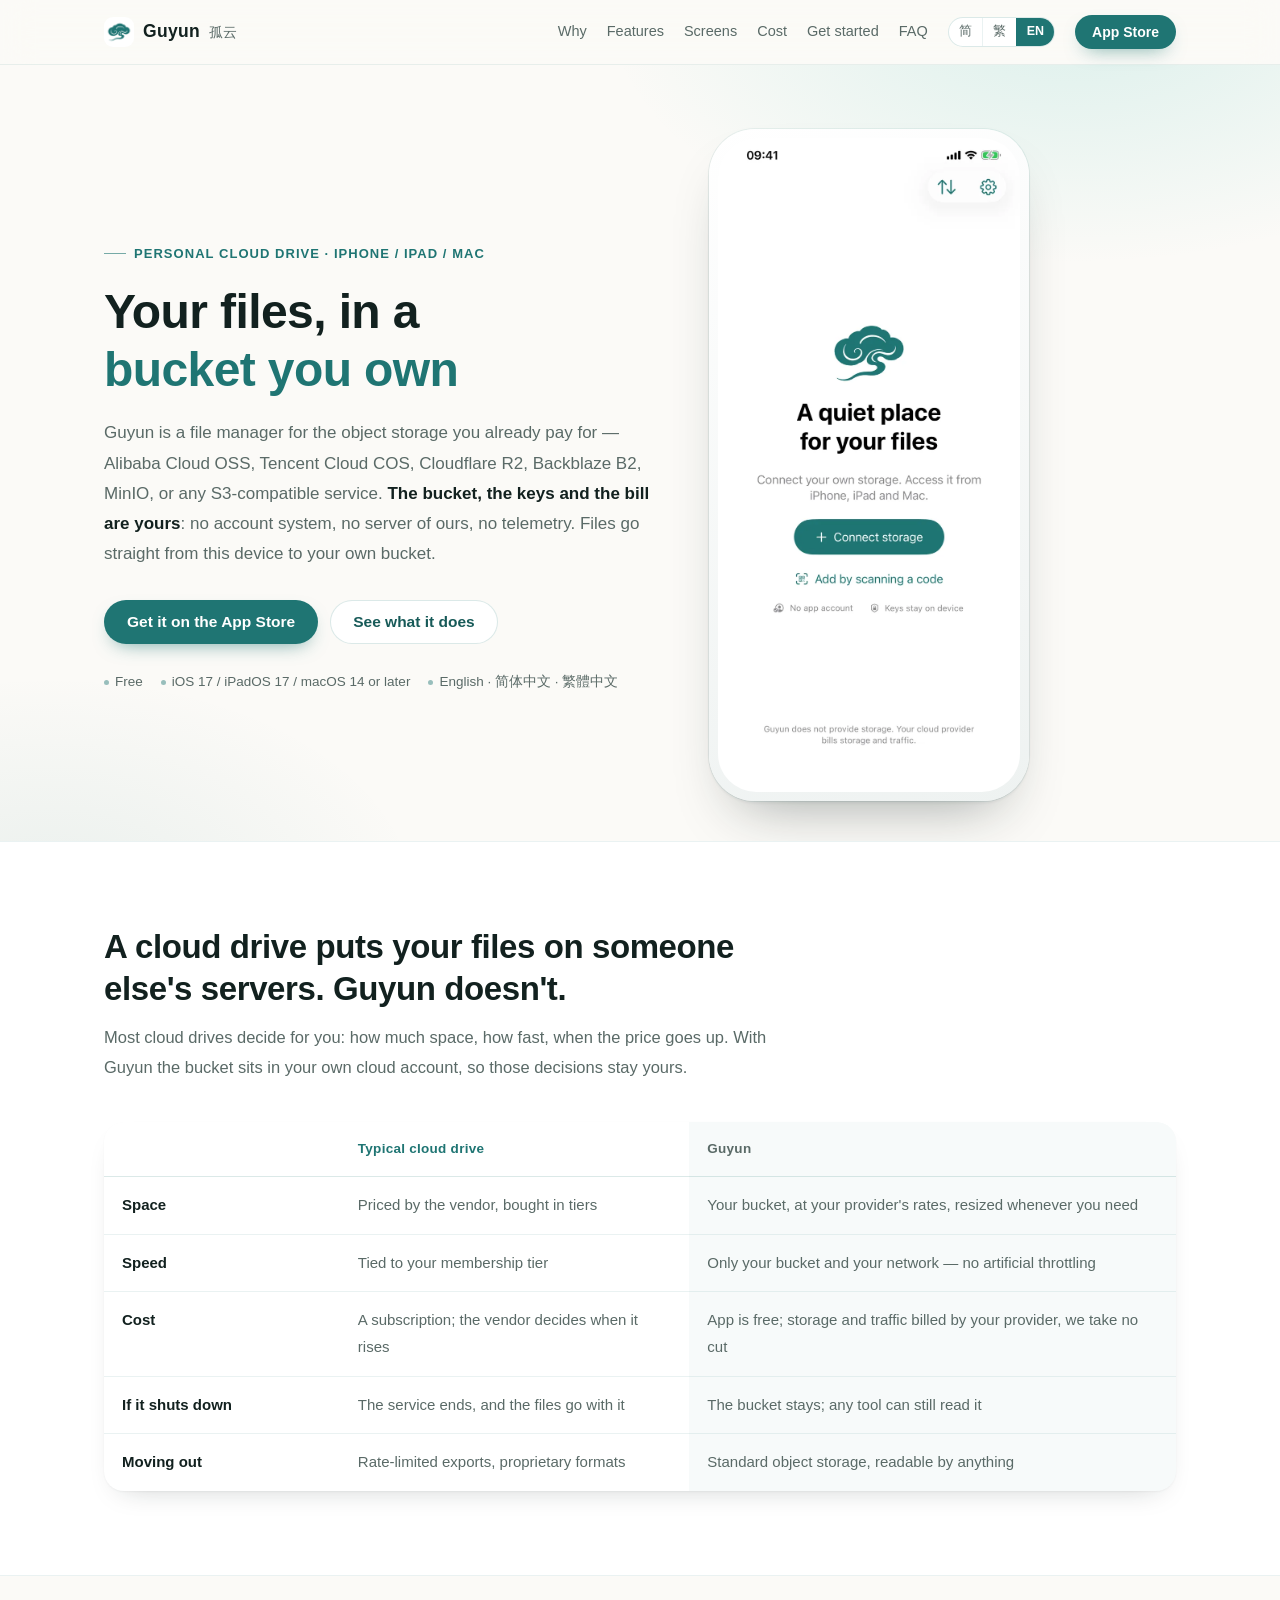
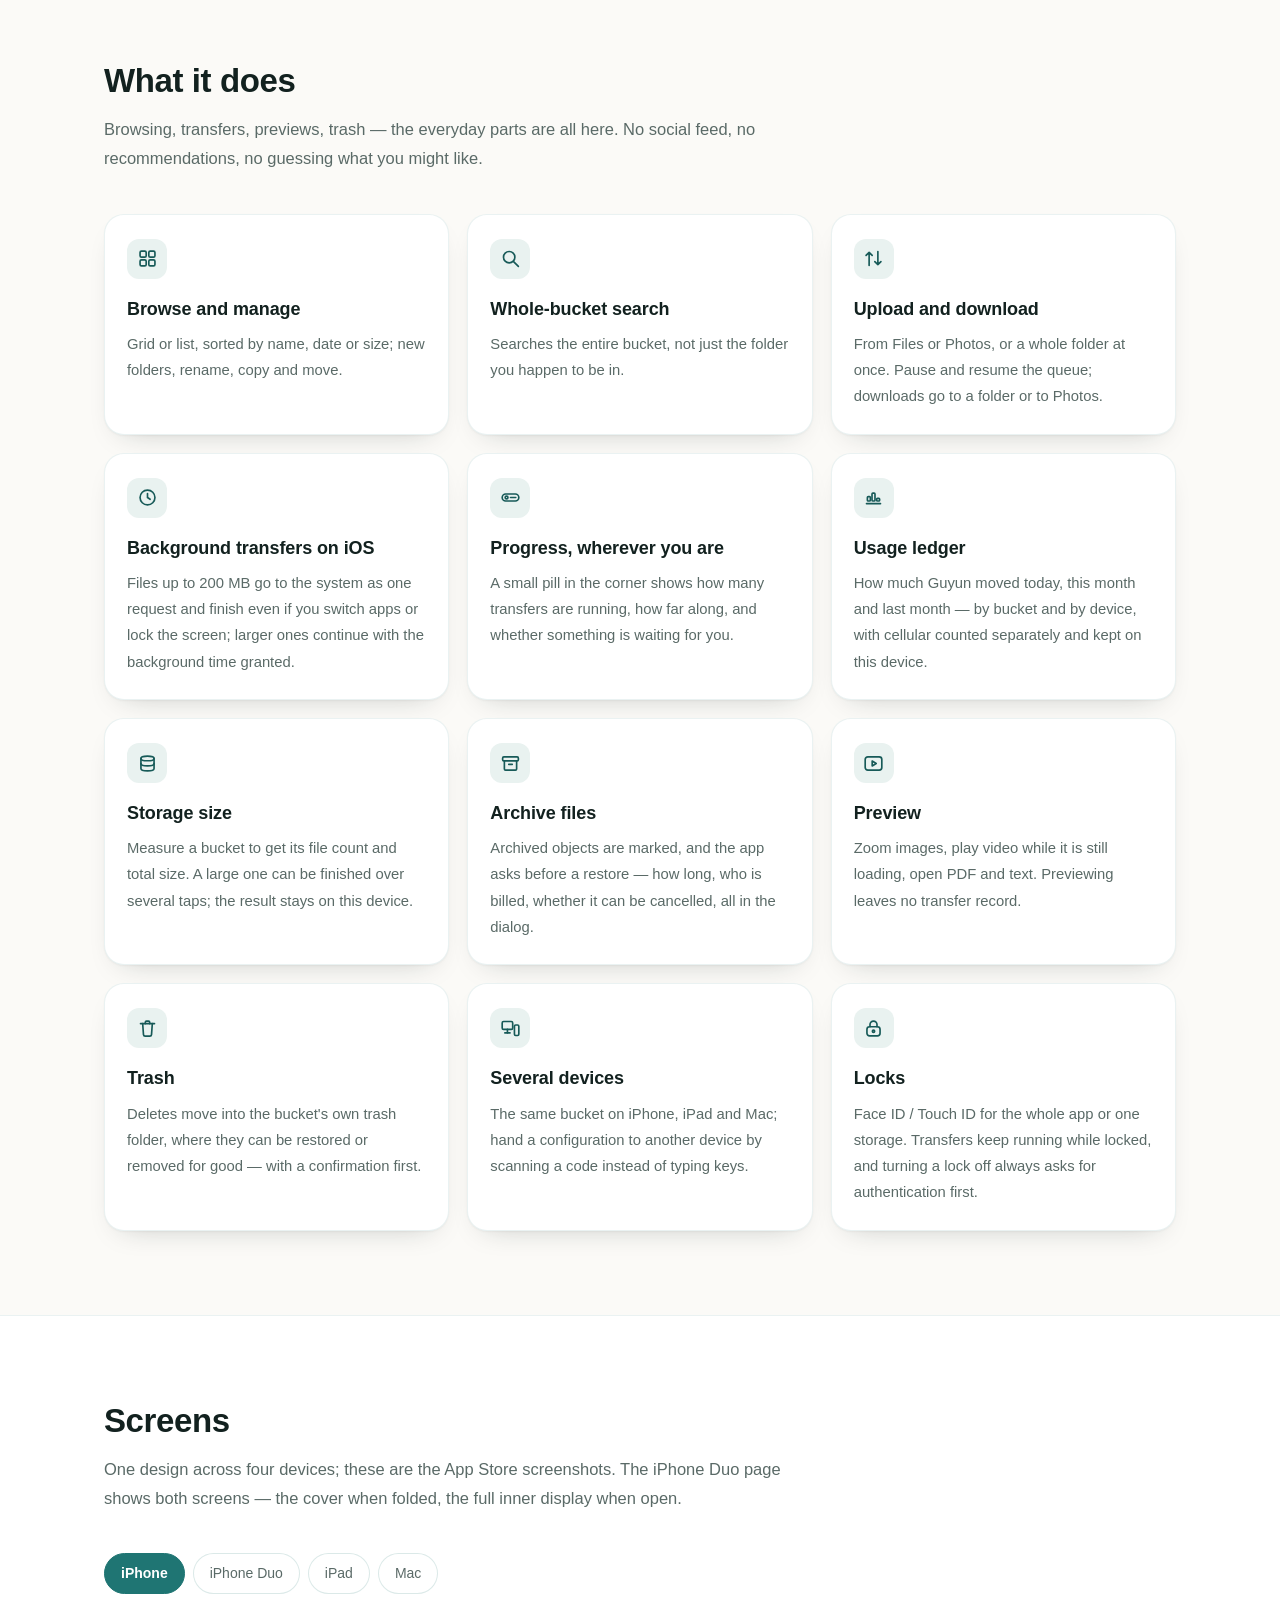
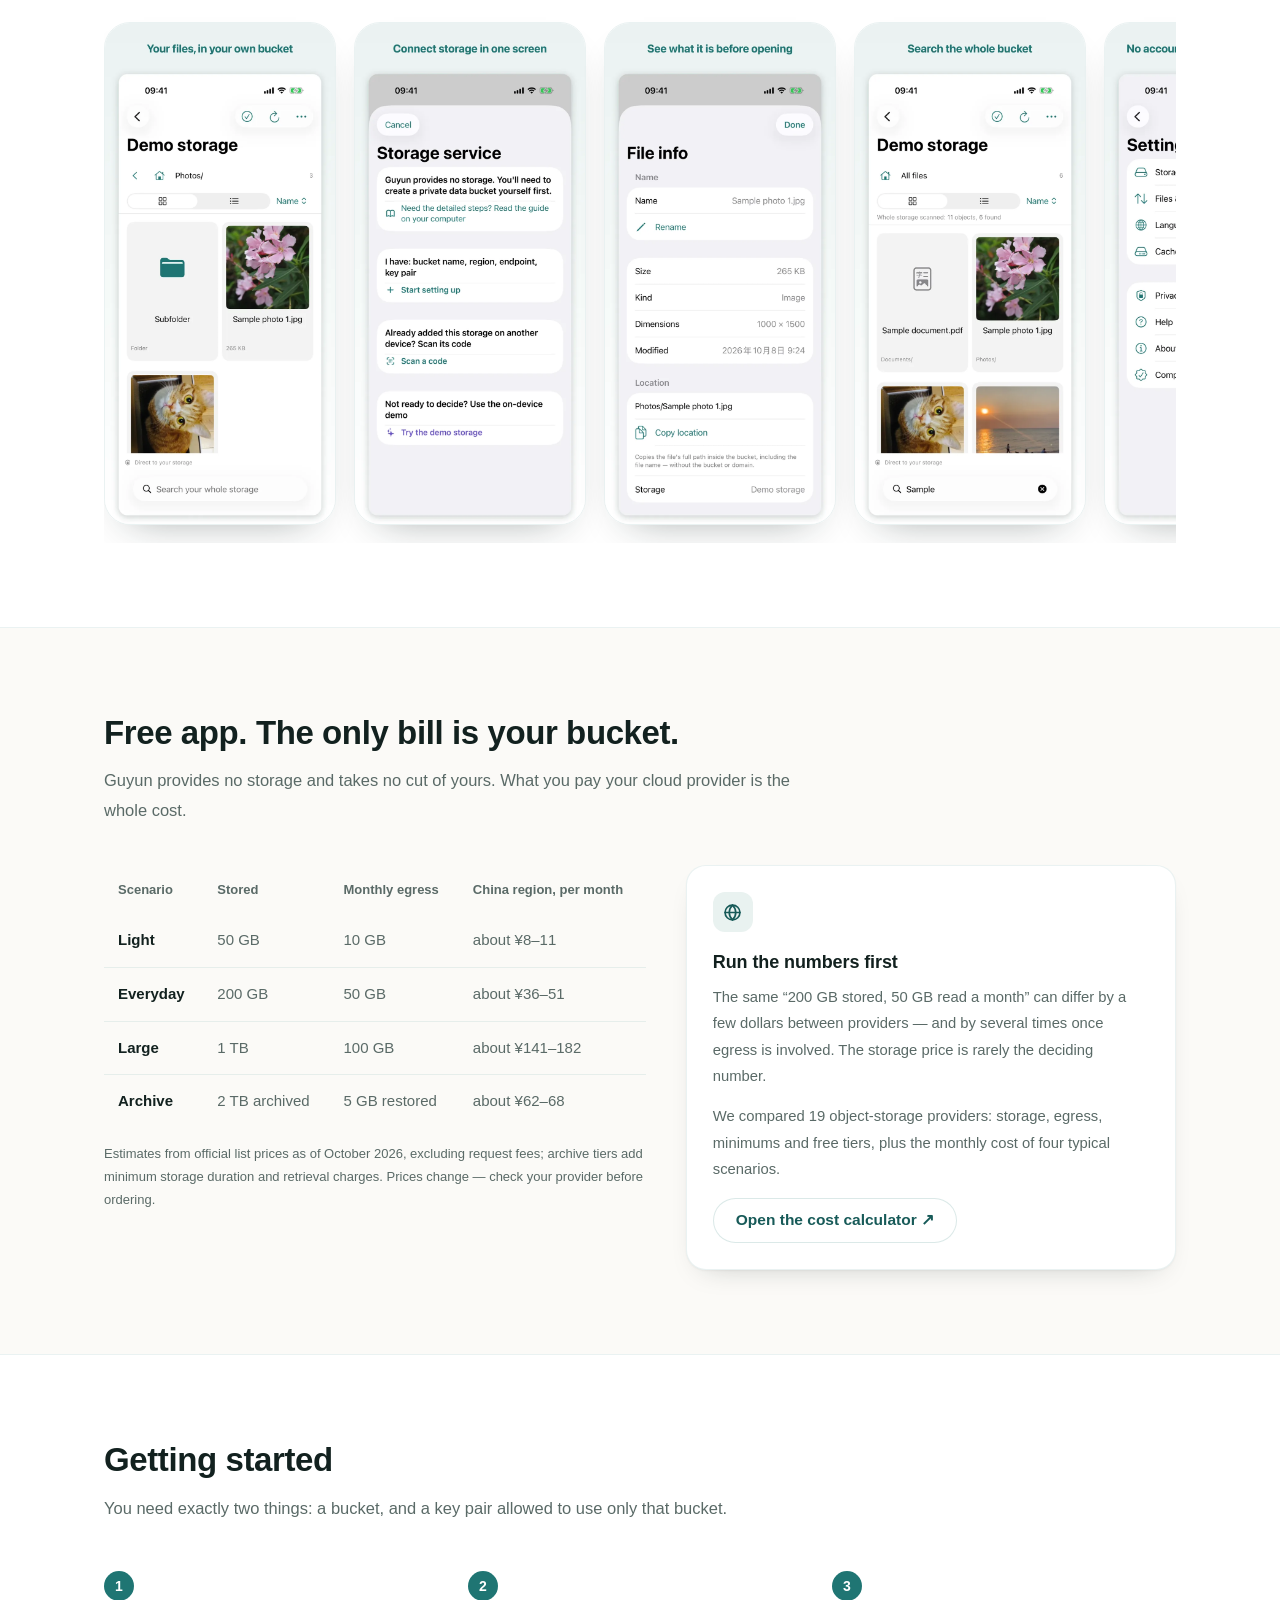
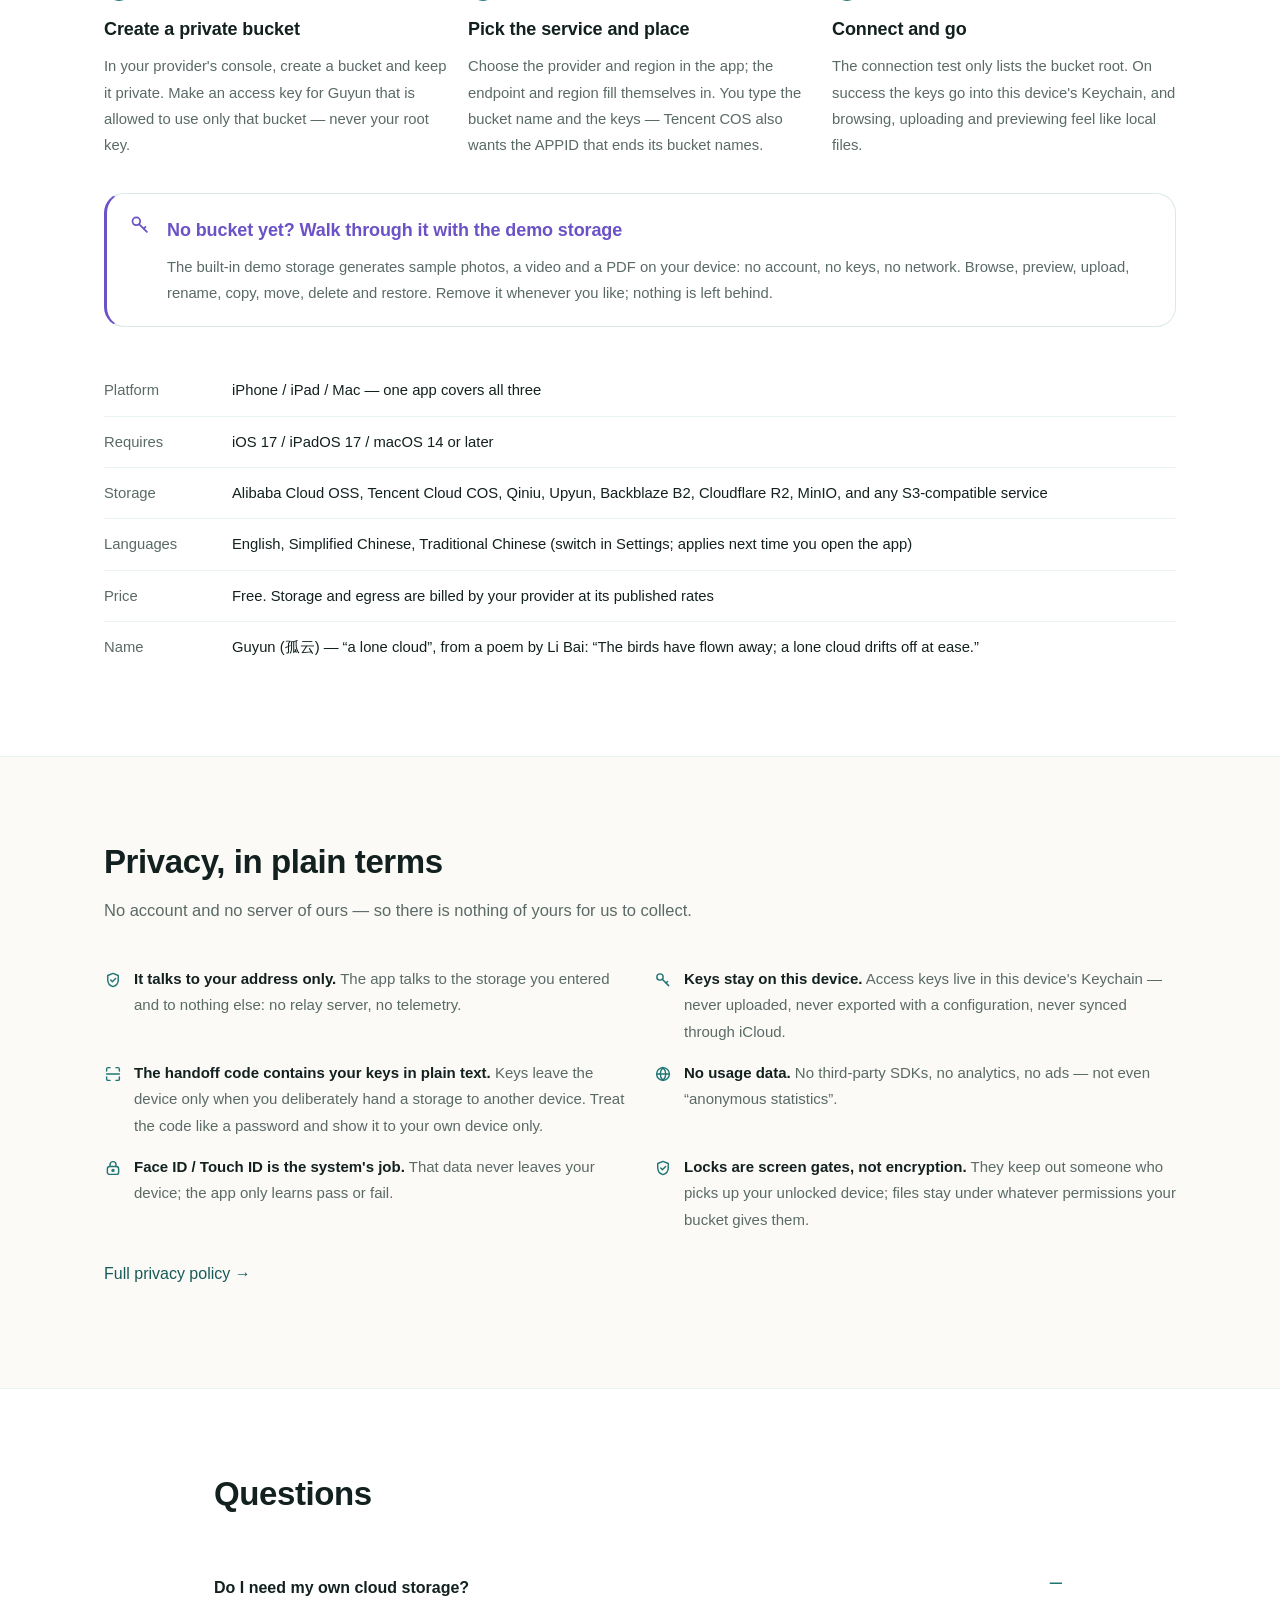
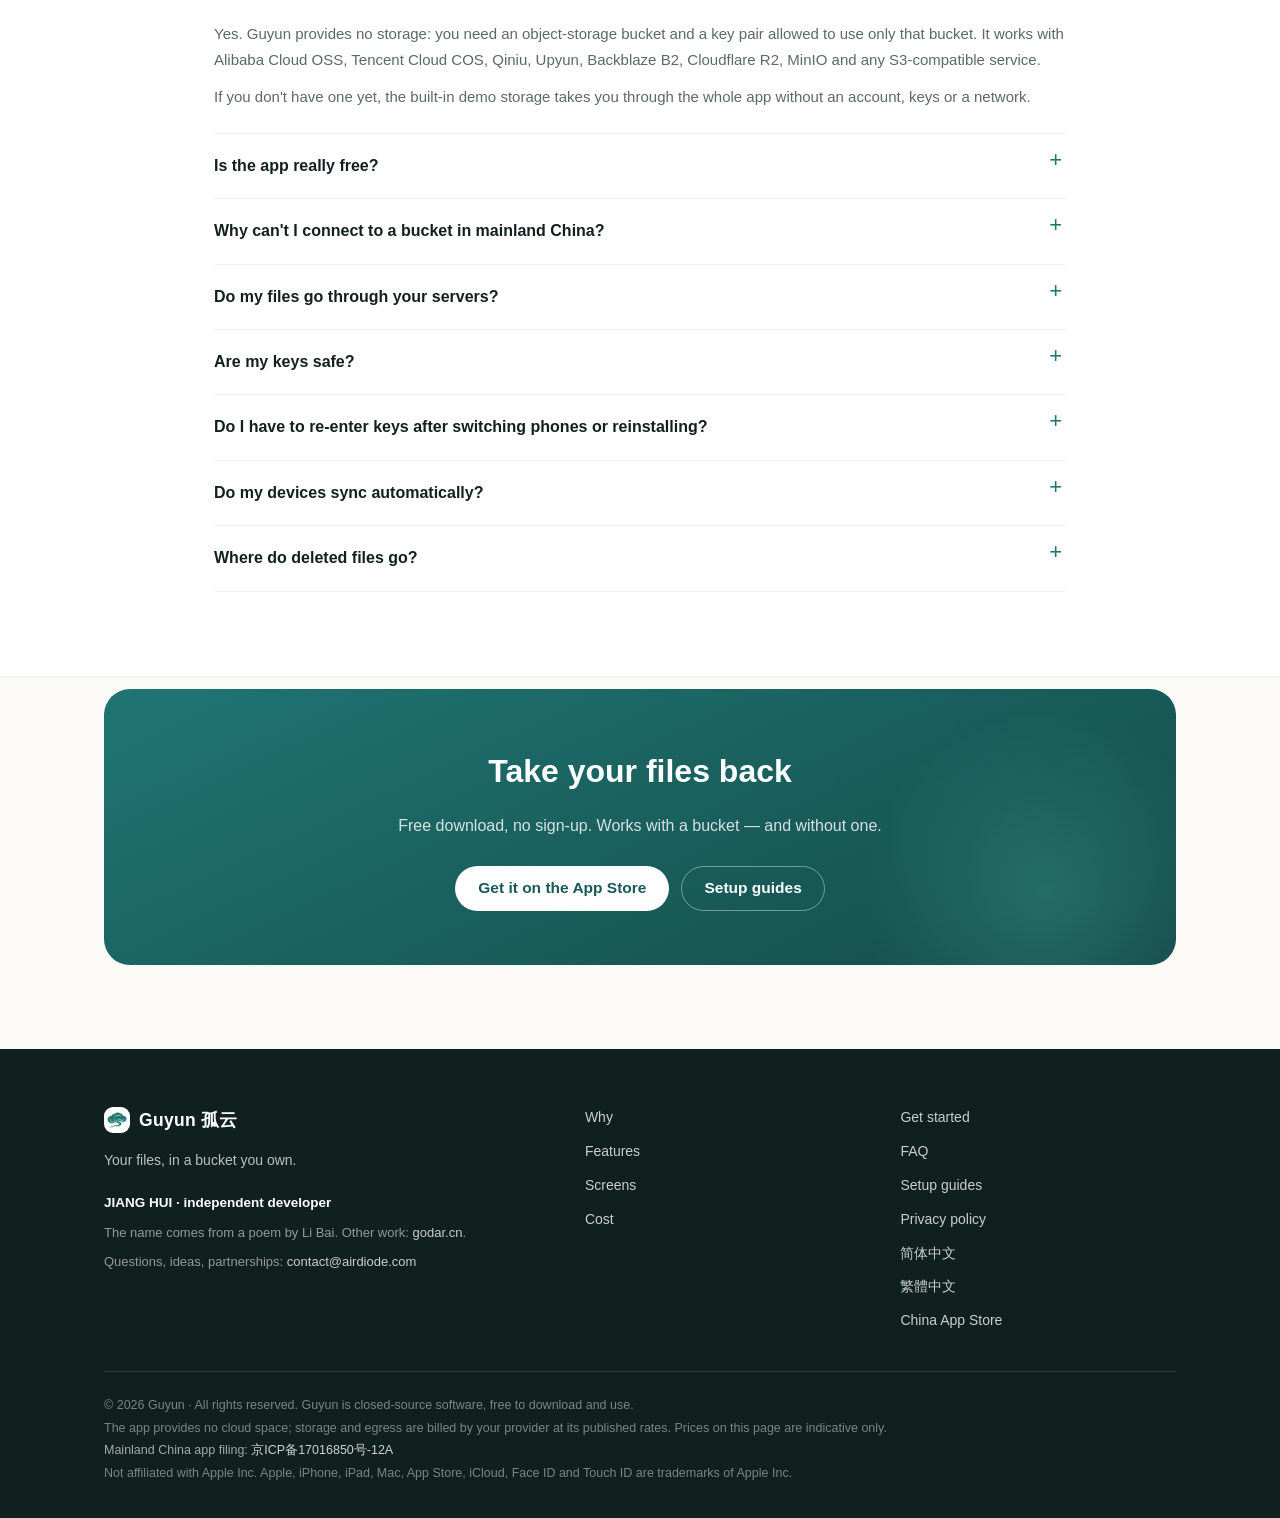
==== en/index.html @ 4912ea35 "site: 孤云官网（从 2026-11-02 的线上镜像恢复） - 中 / 繁 / 英三页 + 截图资源，原样恢复 - 把绝对地址从 jianghui1974.github.io 改到 airdio" ====
<!DOCTYPE html>
<html lang="en">
<head>
<meta charset="utf-8">
<meta name="viewport" content="width=device-width, initial-scale=1">
<title>Guyun — Your files, in a bucket you own</title>
<meta name="description" content="Guyun is a file manager for the object storage you already own: Alibaba Cloud OSS, Tencent Cloud COS, Cloudflare R2, Backblaze B2, MinIO, or any S3-compatible service. No account, no server of ours, no telemetry — keys stay on your device. Free on iPhone, iPad and Mac.">
<meta name="theme-color" content="#fbfaf7">
<link rel="icon" href="../assets/favicon.png">
<link rel="apple-touch-icon" href="../assets/app-icon-180.png">
<link rel="stylesheet" href="../styles.css">
<link rel="alternate" hreflang="zh-Hans" href="https://airdiode.github.io/Guyun/">
<link rel="alternate" hreflang="zh-Hant" href="https://airdiode.github.io/Guyun/tw/">
<link rel="alternate" hreflang="en" href="https://airdiode.github.io/Guyun/en/">
<meta property="og:type" content="website">
<meta property="og:title" content="Guyun — Your files, in a bucket you own">
<meta property="og:description" content="A file manager for object storage you own. No account, no server of ours, no telemetry. Free on iPhone, iPad and Mac.">
<meta property="og:image" content="https://airdiode.github.io/Guyun/assets/og-en.png">
<meta property="og:url" content="https://airdiode.github.io/Guyun/en/">
<meta name="twitter:card" content="summary_large_image">
</head>
<body>

<svg xmlns="http://www.w3.org/2000/svg" style="display:none" aria-hidden="true">
  <symbol id="i-grid" viewBox="0 0 24 24" fill="none" stroke="currentColor" stroke-width="1.9" stroke-linejoin="round"><rect x="3.5" y="3.5" width="7" height="7" rx="1.6"/><rect x="13.5" y="3.5" width="7" height="7" rx="1.6"/><rect x="3.5" y="13.5" width="7" height="7" rx="1.6"/><rect x="13.5" y="13.5" width="7" height="7" rx="1.6"/></symbol>
  <symbol id="i-search" viewBox="0 0 24 24" fill="none" stroke="currentColor" stroke-width="1.9" stroke-linecap="round"><circle cx="10.5" cy="10.5" r="6.5"/><path d="M15.5 15.5 21 21"/></symbol>
  <symbol id="i-transfer" viewBox="0 0 24 24" fill="none" stroke="currentColor" stroke-width="1.9" stroke-linecap="round" stroke-linejoin="round"><path d="M7 20V5m0 0L3.5 8.5M7 5l3.5 3.5"/><path d="M17 4v15m0 0 3.5-3.5M17 19l-3.5-3.5"/></symbol>
  <symbol id="i-clock" viewBox="0 0 24 24" fill="none" stroke="currentColor" stroke-width="1.9" stroke-linecap="round"><circle cx="12" cy="12" r="8.5"/><path d="M12 7.5V12l3 2"/></symbol>
  <symbol id="i-pill" viewBox="0 0 24 24" fill="none" stroke="currentColor" stroke-width="1.9" stroke-linecap="round"><rect x="2.5" y="8" width="19" height="8" rx="4"/><circle cx="7.5" cy="12" r="1.6"/><path d="M12 12h6"/></symbol>
  <symbol id="i-ledger" viewBox="0 0 24 24" fill="none" stroke="currentColor" stroke-width="1.9" stroke-linecap="round"><path d="M4 19h16"/><rect x="5" y="11" width="3.4" height="5" rx="1"/><rect x="10.3" y="7" width="3.4" height="9" rx="1"/><rect x="15.6" y="13" width="3.4" height="3" rx="1"/></symbol>
  <symbol id="i-bucket" viewBox="0 0 24 24" fill="none" stroke="currentColor" stroke-width="1.9" stroke-linecap="round"><ellipse cx="12" cy="6.2" rx="7.5" ry="2.7"/><path d="M4.5 6.2v11.6c0 1.5 3.4 2.7 7.5 2.7s7.5-1.2 7.5-2.7V6.2"/><path d="M4.5 12c0 1.5 3.4 2.7 7.5 2.7s7.5-1.2 7.5-2.7"/></symbol>
  <symbol id="i-archive" viewBox="0 0 24 24" fill="none" stroke="currentColor" stroke-width="1.9" stroke-linecap="round" stroke-linejoin="round"><rect x="3" y="4.5" width="18" height="4.5" rx="1.4"/><path d="M5 9v9.2c0 .7.6 1.3 1.3 1.3h11.4c.7 0 1.3-.6 1.3-1.3V9"/><path d="M10 13h4"/></symbol>
  <symbol id="i-play" viewBox="0 0 24 24" fill="none" stroke="currentColor" stroke-width="1.9" stroke-linejoin="round"><rect x="2.5" y="4.5" width="19" height="15" rx="3"/><path d="M10.5 9.2v5.6l4.6-2.8z"/></symbol>
  <symbol id="i-trash" viewBox="0 0 24 24" fill="none" stroke="currentColor" stroke-width="1.9" stroke-linecap="round"><path d="M4 6.5h16"/><path d="M9.5 6.5V4.8c0-.7.6-1.3 1.3-1.3h2.4c.7 0 1.3.6 1.3 1.3v1.7"/><path d="M6.5 6.5 7.4 19c.1 1 .9 1.7 1.9 1.7h5.4c1 0 1.8-.7 1.9-1.7l.9-12.5"/></symbol>
  <symbol id="i-devices" viewBox="0 0 24 24" fill="none" stroke="currentColor" stroke-width="1.9" stroke-linecap="round" stroke-linejoin="round"><rect x="2.5" y="4" width="12" height="9" rx="1.6"/><path d="M5.5 17h6"/><path d="M8.5 13v4"/><rect x="16.5" y="8" width="5" height="12" rx="1.4"/></symbol>
  <symbol id="i-lock" viewBox="0 0 24 24" fill="none" stroke="currentColor" stroke-width="1.9" stroke-linecap="round"><rect x="4.5" y="10" width="15" height="10.5" rx="3"/><path d="M8 10V7.5a4 4 0 0 1 8 0V10"/><circle cx="12" cy="15.2" r="1.3"/></symbol>
  <symbol id="i-scan" viewBox="0 0 24 24" fill="none" stroke="currentColor" stroke-width="1.9" stroke-linecap="round" stroke-linejoin="round"><path d="M3.5 8V5.5c0-1.1.9-2 2-2H8"/><path d="M16 3.5h2.5c1.1 0 2 .9 2 2V8"/><path d="M20.5 16v2.5c0 1.1-.9 2-2 2H16"/><path d="M8 20.5H5.5c-1.1 0-2-.9-2-2V16"/><path d="M3.5 12h17"/></symbol>
  <symbol id="i-shield" viewBox="0 0 24 24" fill="none" stroke="currentColor" stroke-width="1.9" stroke-linecap="round" stroke-linejoin="round"><path d="M12 3.2 5 6v6c0 4.2 2.9 7.5 7 8.8 4.1-1.3 7-4.6 7-8.8V6z"/><path d="m9 12 2.2 2.2L15.5 10"/></symbol>
  <symbol id="i-key" viewBox="0 0 24 24" fill="none" stroke="currentColor" stroke-width="1.9" stroke-linecap="round"><circle cx="8" cy="8" r="4.2"/><path d="m11 11 8.5 8.5"/><path d="m16 16 2-2"/></symbol>
  <symbol id="i-globe" viewBox="0 0 24 24" fill="none" stroke="currentColor" stroke-width="1.9" stroke-linecap="round"><circle cx="12" cy="12" r="8.5"/><path d="M3.5 12h17"/><path d="M12 3.5c2.4 2.3 3.7 5.3 3.7 8.5s-1.3 6.2-3.7 8.5c-2.4-2.3-3.7-5.3-3.7-8.5S9.6 5.8 12 3.5z"/></symbol>
</svg>

<a class="skip" href="#main">Skip to content</a>

<header class="site-header">
  <div class="wrap">
    <a class="brand" href="./">
      <img src="../assets/app-icon.png" alt="Guyun app icon">
      Guyun <span style="font-weight:500;color:var(--muted);font-size:14px;letter-spacing:0">孤云</span>
    </a>
    <nav>
      <a href="#why">Why</a>
      <a href="#features">Features</a>
      <a href="#shots">Screens</a>
      <a href="#cost">Cost</a>
      <a href="#start">Get started</a>
      <a href="#faq">FAQ</a>
      <span class="langs" role="group" aria-label="语言">
        <a href="../" hreflang="zh-Hans">简</a>
        <a href="../tw/" hreflang="zh-Hant">繁</a>
        <a href="./" hreflang="en" aria-current="page">EN</a>
      </span>
      <a class="btn btn-primary nav-cta" href="https://apps.apple.com/us/app/id6809848348" style="padding:8px 16px;font-size:14px">App Store</a>
    </nav>
  </div>
</header>

<main id="main">

<div class="hero">
  <div class="wrap hero-grid">
    <div>
      <p class="eyebrow">Personal cloud drive · iPhone / iPad / Mac</p>
      <h1>Your files, in a<br><em>bucket you own</em></h1>
      <p class="lede">
        Guyun is a file manager for the object storage you already pay for — Alibaba Cloud OSS,
        Tencent Cloud COS, Cloudflare R2, Backblaze B2, MinIO, or any S3-compatible service.
        <strong>The bucket, the keys and the bill are yours</strong>: no account system, no server of
        ours, no telemetry. Files go straight from this device to your own bucket.
      </p>
      <div class="btn-row">
        <a class="btn btn-primary" href="https://apps.apple.com/us/app/id6809848348">Get it on the App Store</a>
        <a class="btn btn-ghost" href="#features">See what it does</a>
      </div>
      <div class="meta-line">
        <span>Free</span>
        <span>iOS 17 / iPadOS 17 / macOS 14 or later</span>
        <span>English · 简体中文 · 繁體中文</span>
      </div>
    </div>
    <div>
      <figure class="phone" style="margin:0">
        <img src="../assets/shots/en/welcome.webp" width="750" height="1623"
             alt="Guyun welcome screen: the cloud mark, the line “Your files, at ease in the cloud”, and a Connect a storage service button">
      </figure>
    </div>
  </div>
</div>

<section id="why" class="section alt">
  <div class="wrap">
    <div class="section-head">
      <h2>A cloud drive puts your files on someone else's servers. Guyun doesn't.</h2>
      <p>Most cloud drives decide for you: how much space, how fast, when the price goes up. With Guyun the bucket sits in your own cloud account, so those decisions stay yours.</p>
    </div>
    <table class="compare">
      <thead>
        <tr><th scope="col"></th><th scope="col">Typical cloud drive</th><th scope="col" class="col-us">Guyun</th></tr>
      </thead>
      <tbody>
        <tr><th scope="row">Space</th><td data-label="Cloud drive">Priced by the vendor, bought in tiers</td><td class="col-us" data-label="Guyun">Your bucket, at your provider's rates, resized whenever you need</td></tr>
        <tr><th scope="row">Speed</th><td data-label="Cloud drive">Tied to your membership tier</td><td class="col-us" data-label="Guyun">Only your bucket and your network — no artificial throttling</td></tr>
        <tr><th scope="row">Cost</th><td data-label="Cloud drive">A subscription; the vendor decides when it rises</td><td class="col-us" data-label="Guyun">App is free; storage and traffic billed by your provider, we take no cut</td></tr>
        <tr><th scope="row">If it shuts down</th><td data-label="Cloud drive">The service ends, and the files go with it</td><td class="col-us" data-label="Guyun">The bucket stays; any tool can still read it</td></tr>
        <tr><th scope="row">Moving out</th><td data-label="Cloud drive">Rate-limited exports, proprietary formats</td><td class="col-us" data-label="Guyun">Standard object storage, readable by anything</td></tr>
      </tbody>
    </table>
  </div>
</section>

<section id="features" class="section">
  <div class="wrap">
    <div class="section-head">
      <h2>What it does</h2>
      <p>Browsing, transfers, previews, trash — the everyday parts are all here. No social feed, no recommendations, no guessing what you might like.</p>
    </div>
    <div class="cards">
      <div class="card">
        <span class="ico"><svg><use href="#i-grid"/></svg></span>
        <h3>Browse and manage</h3>
        <p>Grid or list, sorted by name, date or size; new folders, rename, copy and move.</p>
      </div>
      <div class="card">
        <span class="ico"><svg><use href="#i-search"/></svg></span>
        <h3>Whole-bucket search</h3>
        <p>Searches the entire bucket, not just the folder you happen to be in.</p>
      </div>
      <div class="card">
        <span class="ico"><svg><use href="#i-transfer"/></svg></span>
        <h3>Upload and download</h3>
        <p>From Files or Photos, or a whole folder at once. Pause and resume the queue; downloads go to a folder or to Photos.</p>
      </div>
      <div class="card">
        <span class="ico"><svg><use href="#i-clock"/></svg></span>
        <h3>Background transfers on iOS</h3>
        <p>Files up to 200 MB go to the system as one request and finish even if you switch apps or lock the screen; larger ones continue with the background time granted.</p>
      </div>
      <div class="card">
        <span class="ico"><svg><use href="#i-pill"/></svg></span>
        <h3>Progress, wherever you are</h3>
        <p>A small pill in the corner shows how many transfers are running, how far along, and whether something is waiting for you.</p>
      </div>
      <div class="card">
        <span class="ico"><svg><use href="#i-ledger"/></svg></span>
        <h3>Usage ledger</h3>
        <p>How much Guyun moved today, this month and last month — by bucket and by device, with cellular counted separately and kept on this device.</p>
      </div>
      <div class="card">
        <span class="ico"><svg><use href="#i-bucket"/></svg></span>
        <h3>Storage size</h3>
        <p>Measure a bucket to get its file count and total size. A large one can be finished over several taps; the result stays on this device.</p>
      </div>
      <div class="card">
        <span class="ico"><svg><use href="#i-archive"/></svg></span>
        <h3>Archive files</h3>
        <p>Archived objects are marked, and the app asks before a restore — how long, who is billed, whether it can be cancelled, all in the dialog.</p>
      </div>
      <div class="card">
        <span class="ico"><svg><use href="#i-play"/></svg></span>
        <h3>Preview</h3>
        <p>Zoom images, play video while it is still loading, open PDF and text. Previewing leaves no transfer record.</p>
      </div>
      <div class="card">
        <span class="ico"><svg><use href="#i-trash"/></svg></span>
        <h3>Trash</h3>
        <p>Deletes move into the bucket's own trash folder, where they can be restored or removed for good — with a confirmation first.</p>
      </div>
      <div class="card">
        <span class="ico"><svg><use href="#i-devices"/></svg></span>
        <h3>Several devices</h3>
        <p>The same bucket on iPhone, iPad and Mac; hand a configuration to another device by scanning a code instead of typing keys.</p>
      </div>
      <div class="card">
        <span class="ico"><svg><use href="#i-lock"/></svg></span>
        <h3>Locks</h3>
        <p>Face ID / Touch ID for the whole app or one storage. Transfers keep running while locked, and turning a lock off always asks for authentication first.</p>
      </div>
    </div>
  </div>
</section>

<section id="shots" class="section alt">
  <div class="wrap">
    <div class="section-head">
      <h2>Screens</h2>
      <p>One design across four devices; these are the App Store screenshots. The iPhone Duo page shows both screens — the cover when folded, the full inner display when open.</p>
    </div>

    <div class="tabs" role="tablist" aria-label="Choose a device">
      <button role="tab" id="tab-iphone" aria-selected="true" aria-controls="strip-iphone" data-device="iphone">iPhone</button>
      <button role="tab" id="tab-duo" aria-selected="false" aria-controls="strip-duo" data-device="duo">iPhone Duo</button>
      <button role="tab" id="tab-ipad" aria-selected="false" aria-controls="strip-ipad" data-device="ipad">iPad</button>
      <button role="tab" id="tab-mac" aria-selected="false" aria-controls="strip-mac" data-device="mac">Mac</button>
    </div>

    <div class="strip" id="strip-iphone" role="tabpanel" aria-labelledby="tab-iphone">
      <figure class="shot-phone"><img src="../assets/shots/en/iphone-1.webp" width="750" height="1631" loading="lazy" alt="Grid view"></figure>
      <figure class="shot-phone"><img src="../assets/shots/en/iphone-2.webp" width="750" height="1631" loading="lazy" alt="Adding storage"></figure>
      <figure class="shot-phone"><img src="../assets/shots/en/iphone-3.webp" width="750" height="1631" loading="lazy" alt="File info"></figure>
      <figure class="shot-phone"><img src="../assets/shots/en/iphone-4.webp" width="750" height="1631" loading="lazy" alt="Whole-bucket search"></figure>
      <figure class="shot-phone"><img src="../assets/shots/en/iphone-5.webp" width="750" height="1631" loading="lazy" alt="Settings"></figure>
    </div>

    <div class="strip" id="strip-duo" role="tabpanel" aria-labelledby="tab-duo" hidden>
      <figure class="shot-phone"><img src="../assets/shots/en/duo-1.webp" width="750" height="1091" loading="lazy" alt="iPhone Duo cover screen: photo grid"></figure>
      <figure class="shot-phone"><img src="../assets/shots/en/duo-2.webp" width="750" height="1091" loading="lazy" alt="iPhone Duo cover screen: adding storage"></figure>
      <figure class="shot-phone"><img src="../assets/shots/en/duo-3.webp" width="750" height="1066" loading="lazy" alt="iPhone Duo inner screen: file info"></figure>
      <figure class="shot-phone"><img src="../assets/shots/en/duo-4.webp" width="750" height="1091" loading="lazy" alt="iPhone Duo cover screen: whole-bucket search"></figure>
      <figure class="shot-phone"><img src="../assets/shots/en/duo-5.webp" width="750" height="1066" loading="lazy" alt="iPhone Duo inner screen: settings"></figure>
    </div>

    <div class="strip" id="strip-ipad" role="tabpanel" aria-labelledby="tab-ipad" hidden>
      <figure class="shot-pad"><img src="../assets/shots/en/ipad-1.webp" width="900" height="1200" loading="lazy" alt="Grid view"></figure>
      <figure class="shot-pad"><img src="../assets/shots/en/ipad-2.webp" width="900" height="1200" loading="lazy" alt="Adding storage"></figure>
      <figure class="shot-pad"><img src="../assets/shots/en/ipad-3.webp" width="900" height="1200" loading="lazy" alt="File info"></figure>
      <figure class="shot-pad"><img src="../assets/shots/en/ipad-4.webp" width="900" height="1200" loading="lazy" alt="Whole-bucket search"></figure>
      <figure class="shot-pad"><img src="../assets/shots/en/ipad-5.webp" width="900" height="1200" loading="lazy" alt="Settings"></figure>
    </div>

    <div class="strip" id="strip-mac" role="tabpanel" aria-labelledby="tab-mac" hidden>
      <figure class="shot-mac"><img src="../assets/shots/en/mac-1.webp" width="1200" height="750" loading="lazy" alt="Grid view"></figure>
      <figure class="shot-mac"><img src="../assets/shots/en/mac-2.webp" width="1200" height="750" loading="lazy" alt="Adding storage"></figure>
      <figure class="shot-mac"><img src="../assets/shots/en/mac-3.webp" width="1200" height="750" loading="lazy" alt="File info"></figure>
      <figure class="shot-mac"><img src="../assets/shots/en/mac-4.webp" width="1200" height="750" loading="lazy" alt="Whole-bucket search"></figure>
      <figure class="shot-mac"><img src="../assets/shots/en/mac-5.webp" width="1200" height="750" loading="lazy" alt="Settings"></figure>
    </div>
  </div>
</section>

<section id="cost" class="section">
  <div class="wrap">
    <div class="section-head">
      <h2>Free app. The only bill is your bucket.</h2>
      <p>Guyun provides no storage and takes no cut of yours. What you pay your cloud provider is the whole cost.</p>
    </div>

    <div class="price-grid">
      <div>
        <table class="price-table">
          <thead>
            <tr><th scope="col">Scenario</th><th scope="col">Stored</th><th scope="col">Monthly egress</th><th scope="col">China region, per month</th></tr>
          </thead>
          <tbody>
            <tr><th scope="row">Light</th><td data-label="Stored">50 GB</td><td data-label="Egress">10 GB</td><td data-label="Per month">about ¥8–11</td></tr>
            <tr><th scope="row">Everyday</th><td data-label="Stored">200 GB</td><td data-label="Egress">50 GB</td><td data-label="Per month">about ¥36–51</td></tr>
            <tr><th scope="row">Large</th><td data-label="Stored">1 TB</td><td data-label="Egress">100 GB</td><td data-label="Per month">about ¥141–182</td></tr>
            <tr><th scope="row">Archive</th><td data-label="Stored">2 TB archived</td><td data-label="Egress">5 GB restored</td><td data-label="Per month">about ¥62–68</td></tr>
          </tbody>
        </table>
        <p class="note">
          Estimates from official list prices as of October 2026, excluding request fees; archive tiers add
          minimum storage duration and retrieval charges. Prices change — check your provider before ordering.
        </p>
      </div>
      <div class="card" style="padding:26px">
        <span class="ico"><svg><use href="#i-globe"/></svg></span>
        <h3>Run the numbers first</h3>
        <p style="margin-bottom:14px">
          The same “200 GB stored, 50 GB read a month” can differ by a few dollars between providers —
          and by several times once egress is involved. The storage price is rarely the deciding number.
        </p>
        <p style="margin-bottom:16px;font-size:14.8px;color:var(--muted)">
          We compared 19 object-storage providers: storage, egress, minimums and free tiers, plus the monthly
          cost of four typical scenarios.
        </p>
        <a class="btn btn-ghost" href="https://www.godar.cn/products/guyun/setup/cost/" target="_blank" rel="noopener">Open the cost calculator ↗</a>
      </div>
    </div>
  </div>
</section>

<section id="start" class="section alt">
  <div class="wrap">
    <div class="section-head">
      <h2>Getting started</h2>
      <p>You need exactly two things: a bucket, and a key pair allowed to use only that bucket.</p>
    </div>

    <div class="steps">
      <div class="step">
        <span class="num">1</span>
        <h3>Create a private bucket</h3>
        <p>In your provider's console, create a bucket and keep it private. Make an access key for Guyun that is allowed to use only that bucket — never your root key.</p>
      </div>
      <div class="step">
        <span class="num">2</span>
        <h3>Pick the service and place</h3>
        <p>Choose the provider and region in the app; the endpoint and region fill themselves in. You type the bucket name and the keys — Tencent COS also wants the APPID that ends its bucket names.</p>
      </div>
      <div class="step">
        <span class="num">3</span>
        <h3>Connect and go</h3>
        <p>The connection test only lists the bucket root. On success the keys go into this device's Keychain, and browsing, uploading and previewing feel like local files.</p>
      </div>
    </div>

    <div class="callout">
      <span class="ico"><svg width="22" height="22"><use href="#i-key"/></svg></span>
      <div>
        <h3>No bucket yet? Walk through it with the demo storage</h3>
        <p>The built-in demo storage generates sample photos, a video and a PDF on your device: no account,
        no keys, no network. Browse, preview, upload, rename, copy, move, delete and restore. Remove it
        whenever you like; nothing is left behind.</p>
      </div>
    </div>

    <table class="spec">
      <tr><th>Platform</th><td>iPhone / iPad / Mac — one app covers all three</td></tr>
      <tr><th>Requires</th><td>iOS 17 / iPadOS 17 / macOS 14 or later</td></tr>
      <tr><th>Storage</th><td>Alibaba Cloud OSS, Tencent Cloud COS, Qiniu, Upyun, Backblaze B2, Cloudflare R2, MinIO, and any S3-compatible service</td></tr>
      <tr><th>Languages</th><td>English, Simplified Chinese, Traditional Chinese (switch in Settings; applies next time you open the app)</td></tr>
      <tr><th>Price</th><td>Free. Storage and egress are billed by your provider at its published rates</td></tr>
      <tr><th>Name</th><td>Guyun (孤云) — “a lone cloud”, from a poem by Li Bai: “The birds have flown away; a lone cloud drifts off at ease.”</td></tr>
    </table>
  </div>
</section>

<section id="privacy" class="section">
  <div class="wrap">
    <div class="section-head">
      <h2>Privacy, in plain terms</h2>
      <p>No account and no server of ours — so there is nothing of yours for us to collect.</p>
    </div>
    <ul class="privacy-list">
      <li><svg><use href="#i-shield"/></svg><span><b>It talks to your address only.</b> The app talks to the storage you entered and to nothing else: no relay server, no telemetry.</span></li>
      <li><svg><use href="#i-key"/></svg><span><b>Keys stay on this device.</b> Access keys live in this device's Keychain — never uploaded, never exported with a configuration, never synced through iCloud.</span></li>
      <li><svg><use href="#i-scan"/></svg><span><b>The handoff code contains your keys in plain text.</b> Keys leave the device only when you deliberately hand a storage to another device. Treat the code like a password and show it to your own device only.</span></li>
      <li><svg><use href="#i-globe"/></svg><span><b>No usage data.</b> No third-party SDKs, no analytics, no ads — not even “anonymous statistics”.</span></li>
      <li><svg><use href="#i-lock"/></svg><span><b>Face ID / Touch ID is the system's job.</b> That data never leaves your device; the app only learns pass or fail.</span></li>
      <li><svg><use href="#i-shield"/></svg><span><b>Locks are screen gates, not encryption.</b> They keep out someone who picks up your unlocked device; files stay under whatever permissions your bucket gives them.</span></li>
    </ul>
    <p style="margin-top:26px"><a href="https://www.godar.cn/Guyun-privacy-policy.html" target="_blank" rel="noopener">Full privacy policy →</a></p>
  </div>
</section>

<section id="faq" class="section alt">
  <div class="wrap faq" style="max-width:900px">
    <div class="section-head">
      <h2>Questions</h2>
    </div>

    <details open>
      <summary>Do I need my own cloud storage?</summary>
      <div class="body">
        <p>Yes. Guyun provides no storage: you need an object-storage bucket and a key pair allowed to use only that bucket. It works with Alibaba Cloud OSS, Tencent Cloud COS, Qiniu, Upyun, Backblaze B2, Cloudflare R2, MinIO and any S3-compatible service.</p>
        <p>If you don't have one yet, the built-in demo storage takes you through the whole app without an account, keys or a network.</p>
      </div>
    </details>

    <details>
      <summary>Is the app really free?</summary>
      <div class="body">
        <p>Yes. No subscription, no in-app purchase, no feature locks, and no cut of your storage bill. The only thing you pay for is your provider's invoice — storage and egress, at its published rates.</p>
      </div>
    </details>

    <details>
      <summary>Why can't I connect to a bucket in mainland China?</summary>
      <div class="body">
        <p>That is not a Guyun limit. For OSS accounts opened on or after 20 March 2025, the default public endpoint refuses data operations (uploads and downloads) on buckets in mainland regions, returning <code>PublicEndpointForbidden</code> — private buckets included, and it depends on when OSS was opened, not when the bucket was created.</p>
        <p>To stay in a mainland region, bind a custom domain with an ICP filing to the bucket and put that domain in the endpoint field. Otherwise use a bucket in Hong Kong or another overseas region, or run MinIO yourself.</p>
      </div>
    </details>

    <details>
      <summary>Do my files go through your servers?</summary>
      <div class="body">
        <p>No. There is no account system and no server of ours: the app talks to the storage address you enter, and files travel straight from this device to your bucket.</p>
      </div>
    </details>

    <details>
      <summary>Are my keys safe?</summary>
      <div class="body">
        <p>Access keys live only in this device's Keychain — not uploaded, not exported with a configuration, not synced through iCloud.</p>
        <p>The one exception is a handoff you start yourself: the code contains the keys in plain text, expires after 60 seconds, can be claimed once and can be cancelled. Show it only to your own device, and rotate the keys at your provider if it might have been seen.</p>
      </div>
    </details>

    <details>
      <summary>Do I have to re-enter keys after switching phones or reinstalling?</summary>
      <div class="body">
        <p>Yes. Keys are not synced through iCloud — that is the price of keeping them on the device. Use “Add by scanning a code” to bring the whole configuration over from the old device (valid for 60 seconds), or type the keys again.</p>
      </div>
    </details>

    <details>
      <summary>Do my devices sync automatically?</summary>
      <div class="body">
        <p>No. Guyun is not a sync tool and not an automatic backup tool: it never starts a transfer on its own. Every upload and download is started by you and shows its result.</p>
        <p>The same bucket can be connected on iPhone, iPad and Mac at once; anything written by one device appears on the others after a refresh.</p>
      </div>
    </details>

    <details>
      <summary>Where do deleted files go?</summary>
      <div class="body">
        <p>Into the bucket's own trash folder, where they can be restored or removed for good — with a confirmation first.</p>
        <p>The trash lives in your bucket, so it takes up storage and is billed like any other file. Emptying it is how the bill goes down.</p>
      </div>
    </details>
  </div>
</section>

<section class="cta-section">
  <div class="wrap">
    <div class="cta">
      <h2>Take your files back</h2>
      <p>Free download, no sign-up. Works with a bucket — and without one.</p>
      <div class="btn-row">
        <a class="btn btn-primary" href="https://apps.apple.com/us/app/id6809848348">Get it on the App Store</a>
        <a class="btn btn-ghost" href="https://www.godar.cn/products/guyun/setup/" target="_blank" rel="noopener">Setup guides</a>
      </div>
    </div>
  </div>
</section>

</main>

<footer class="site-footer">
  <div class="wrap">
    <div class="footer-grid">
      <div>
        <div class="brand">
          <img src="../assets/app-icon.png" alt="">
          Guyun 孤云
        </div>
        <div>Your files, in a bucket you own.</div>
        <div class="foot-about">
          <p class="foot-about-lead">JIANG HUI · independent developer</p>
          <p>The name comes from a poem by Li Bai. Other work:
            <a href="https://www.godar.cn" target="_blank" rel="noopener">godar.cn</a>.</p>
          <p>Questions, ideas, partnerships: <a href="mailto:contact@airdiode.com">contact@airdiode.com</a></p>
        </div>
      </div>
      <nav aria-label="Site">
        <a href="#why">Why</a>
        <a href="#features">Features</a>
        <a href="#shots">Screens</a>
        <a href="#cost">Cost</a>
      </nav>
      <nav aria-label="More">
        <a href="#start">Get started</a>
        <a href="#faq">FAQ</a>
        <a href="https://www.godar.cn/products/guyun/setup/" target="_blank" rel="noopener">Setup guides</a>
        <a href="https://www.godar.cn/Guyun-privacy-policy.html" target="_blank" rel="noopener">Privacy policy</a>
        <a href="../" hreflang="zh-Hans">简体中文</a>
        <a href="../tw/" hreflang="zh-Hant">繁體中文</a>
        <a href="https://apps.apple.com/cn/app/id6809848348" target="_blank" rel="noopener">China App Store</a>
      </nav>
    </div>
    <p class="legal">
      © <span id="year">2026</span> Guyun · All rights reserved. Guyun is closed-source software, free to download and use.<br>
      The app provides no cloud space; storage and egress are billed by your provider at its published rates. Prices on this page are indicative only.<br>
      <span class="filing">Mainland China app filing: <a href="https://beian.miit.gov.cn" target="_blank" rel="noopener">京ICP备17016850号-12A</a></span><br>
      Not affiliated with Apple Inc. Apple, iPhone, iPad, Mac, App Store, iCloud, Face ID and Touch ID are trademarks of Apple Inc.
    </p>
  </div>
</footer>

<dialog class="lightbox" id="lightbox" aria-label="Enlarged screenshot">
  <button type="button" aria-label="Close">×</button>
  <img alt="">
</dialog>

<script>
(function () {
  document.getElementById("year").textContent = new Date().getFullYear();

  var tabs = document.querySelectorAll(".tabs [role=tab]");
  Array.prototype.forEach.call(tabs, function (tab) {
    tab.addEventListener("click", function () {
      Array.prototype.forEach.call(tabs, function (t) {
        var on = t === tab;
        t.setAttribute("aria-selected", on ? "true" : "false");
        document.getElementById(t.getAttribute("aria-controls")).hidden = !on;
      });
    });
  });

  var dlg = document.getElementById("lightbox");
  var big = dlg.querySelector("img");
  if (dlg.showModal) {
    Array.prototype.forEach.call(document.querySelectorAll(".strip img, .phone img"), function (img) {
      img.addEventListener("click", function () {
        big.src = img.currentSrc || img.src;
        big.alt = img.alt;
        dlg.showModal();
      });
    });
    dlg.addEventListener("click", function (e) {
      if (e.target === dlg || e.target.tagName === "BUTTON") dlg.close();
    });
  }
})();
</script>

</body>
</html>
---- styles.css ----
/* 孤云 Guyun — 官网样式
   取自 App 的品牌色：青绿 #1F7573、演示紫 #6B52C7、暖白底 */

:root {
  --teal: #1f7573;
  --teal-deep: #175a58;
  --teal-soft: #e9f2f0;
  --mint: #f2f7f5;
  --demo: #6b52c7;
  --ink: #12211f;
  --muted: #5a6a67;
  --line: rgba(31, 117, 115, 0.16);
  --line-soft: rgba(31, 117, 115, 0.09);
  --bg: #fbfaf7;
  --card: #ffffff;
  --radius: 20px;
  --wrap: 1120px;
  --shadow: 0 1px 2px rgba(18, 33, 31, 0.04), 0 12px 30px -18px rgba(18, 33, 31, 0.28);
  --font: -apple-system, BlinkMacSystemFont, "SF Pro SC", "PingFang SC",
    "Hiragino Sans GB", "Microsoft YaHei", "Helvetica Neue", sans-serif;
}

* { box-sizing: border-box; }

html { scroll-behavior: smooth; scroll-padding-top: 84px; }

body {
  margin: 0;
  font-family: var(--font);
  color: var(--ink);
  background: var(--bg);
  line-height: 1.78;
  -webkit-font-smoothing: antialiased;
  text-rendering: optimizeLegibility;
}

a { color: var(--teal-deep); text-decoration: none; }
a:hover { text-decoration: underline; text-underline-offset: 3px; }

img { max-width: 100%; height: auto; }

.wrap { max-width: var(--wrap); margin: 0 auto; padding: 0 24px; }

.skip {
  position: absolute; left: -9999px; top: 0; z-index: 100;
  background: var(--teal); color: #fff; padding: 10px 16px; border-radius: 0 0 10px 0;
}
.skip:focus { left: 0; }

:focus-visible {
  outline: 2px solid var(--teal);
  outline-offset: 3px;
  border-radius: 6px;
}

/* ---------- header ---------- */

.site-header {
  position: sticky; top: 0; z-index: 60;
  background: rgba(251, 250, 247, 0.82);
  backdrop-filter: saturate(180%) blur(16px);
  -webkit-backdrop-filter: saturate(180%) blur(16px);
  border-bottom: 1px solid var(--line-soft);
}

.site-header .wrap {
  display: flex; align-items: center; gap: 12px; height: 64px;
}

.brand {
  display: flex; align-items: center; gap: 9px;
  font-weight: 700; font-size: 17.5px; letter-spacing: 0.3px;
  color: var(--ink);
}
.brand:hover { text-decoration: none; }
.brand img { width: 30px; height: 30px; border-radius: 9px; display: block; }

.site-header nav {
  margin-left: auto; display: flex; align-items: center; gap: 20px;
  font-size: 14.5px; color: var(--muted);
}
.site-header nav a { color: var(--muted); }
.site-header nav a:hover { color: var(--teal); text-decoration: none; }

/* Language switcher: one pill with three segments, the current one filled. Three separate pills
   read as three calls to action; a single control reads as "this page exists in three languages". */
.langs {
  display: inline-flex; align-items: center;
  border: 1px solid var(--line); border-radius: 999px;
  background: #fff; overflow: hidden;
}
.langs a {
  padding: 2px 10px; font-size: 12.5px; line-height: 1.9;
  color: var(--muted); white-space: nowrap;
}
.langs a + a { border-left: 1px solid var(--line-soft); }
.langs a:hover { color: var(--teal); text-decoration: none; background: var(--teal-soft); }
.langs a[aria-current="page"] { background: var(--teal); color: #fff; font-weight: 600; }
.langs a[aria-current="page"]:hover { background: var(--teal); color: #fff; }

.nav-cta { display: inline-flex; }
.site-header nav a.nav-cta { color: #fff; }
.site-header nav a.nav-cta:hover { color: #fff; }

/* ---------- buttons ---------- */

.btn {
  display: inline-flex; align-items: center; justify-content: center; gap: 8px;
  padding: 12px 22px; border-radius: 999px;
  font-size: 15.5px; font-weight: 600; line-height: 1.2;
  border: 1px solid transparent; cursor: pointer;
  transition: transform 0.15s ease, box-shadow 0.15s ease, background 0.15s ease;
}
.btn:hover { text-decoration: none; transform: translateY(-1px); }
.btn-primary {
  background: var(--teal); color: #fff;
  box-shadow: 0 8px 20px -10px rgba(31, 117, 115, 0.75);
}
.btn-primary:hover { background: var(--teal-deep); }
.btn-ghost {
  background: #fff; color: var(--teal-deep); border-color: var(--line);
}
.btn-ghost:hover { border-color: var(--teal); }
.btn small { font-weight: 500; opacity: 0.85; }

/* ---------- hero ---------- */

.hero {
  position: relative; overflow: hidden;
  padding: 64px 0 40px;
  background:
    radial-gradient(760px 420px at 84% -8%, rgba(92, 199, 189, 0.20), transparent 62%),
    radial-gradient(620px 380px at 4% 108%, rgba(31, 117, 115, 0.08), transparent 60%);
}

.hero-grid {
  display: grid; grid-template-columns: 1.08fr 0.92fr;
  gap: 56px; align-items: center;
}

.eyebrow {
  display: inline-flex; align-items: center; gap: 8px;
  font-size: 13px; letter-spacing: 0.08em; text-transform: uppercase;
  color: var(--teal); font-weight: 600; margin: 0 0 18px;
}
.eyebrow::before {
  content: ""; width: 22px; height: 1px; background: var(--teal); opacity: 0.6;
}

.hero h1 {
  font-size: clamp(31px, 4.4vw, 48px);
  line-height: 1.2; letter-spacing: -0.6px;
  margin: 0 0 20px; color: var(--ink); font-weight: 700;
}
.hero h1 em { font-style: normal; color: var(--teal); }

.hero .lede {
  font-size: 17px; color: var(--muted); margin: 0 0 30px; max-width: 33em;
}
.hero .lede strong { color: var(--ink); font-weight: 600; }

.btn-row { display: flex; flex-wrap: wrap; gap: 12px; align-items: center; }

.meta-line {
  display: flex; flex-wrap: wrap; gap: 8px 18px;
  margin-top: 26px; font-size: 13.5px; color: var(--muted);
}
.meta-line span { display: inline-flex; align-items: center; gap: 6px; }
.meta-line span::before {
  content: ""; width: 5px; height: 5px; border-radius: 50%;
  background: var(--teal); opacity: 0.45;
}

/* phone frame */
.phone {
  position: relative; margin: 0 auto;
  width: min(100%, 320px);
  border-radius: 46px;
  padding: 9px;
  background: linear-gradient(160deg, #ffffff, #eef2f1);
  box-shadow:
    0 2px 3px rgba(18, 33, 31, 0.06),
    0 30px 60px -30px rgba(18, 33, 31, 0.42),
    0 0 0 1px rgba(31, 117, 115, 0.08);
}
.phone img { display: block; width: 100%; border-radius: 38px; }

/* ---------- sections ---------- */

.section { padding: 84px 0; }
.section.tight { padding: 60px 0; }
.section.alt { background: #fff; border-top: 1px solid var(--line-soft); border-bottom: 1px solid var(--line-soft); }

.section-head { max-width: 44em; margin-bottom: 40px; }
.section-head h2 {
  font-size: clamp(24px, 2.8vw, 33px); line-height: 1.3; letter-spacing: -0.4px;
  margin: 0 0 12px;
}
.section-head p { margin: 0; color: var(--muted); font-size: 16.5px; }

h3 { font-size: 18px; margin: 0 0 8px; letter-spacing: -0.1px; }

/* ---------- cards ---------- */

.cards {
  display: grid; grid-template-columns: repeat(3, 1fr); gap: 18px;
}
.cards.two { grid-template-columns: repeat(2, 1fr); }

.card {
  background: var(--card); border: 1px solid var(--line-soft);
  border-radius: var(--radius); padding: 24px 22px;
  box-shadow: var(--shadow);
}
.card h3 { margin-bottom: 6px; }
.card p { margin: 0; color: var(--muted); font-size: 14.8px; }
.card .ico {
  display: inline-flex; align-items: center; justify-content: center;
  width: 40px; height: 40px; border-radius: 12px;
  background: var(--teal-soft); color: var(--teal-deep);
  margin-bottom: 14px;
}
.card .ico svg { width: 21px; height: 21px; }
.card.demo .ico { background: #efeafb; color: var(--demo); }

/* ---------- compare ---------- */

.compare {
  width: 100%; border-collapse: collapse; font-size: 15px;
  background: #fff; border-radius: var(--radius); overflow: hidden;
  box-shadow: var(--shadow);
}
.compare th, .compare td { padding: 15px 18px; text-align: left; vertical-align: top; }
.compare thead th {
  font-size: 13.5px; letter-spacing: 0.02em; color: var(--muted);
  font-weight: 600; border-bottom: 1px solid var(--line);
}
.compare thead th:nth-child(2) { color: var(--teal); }
.compare tbody tr + tr th, .compare tbody tr + tr td { border-top: 1px solid var(--line-soft); }
.compare tbody th { font-weight: 600; width: 22%; color: var(--ink); }
.compare td { color: var(--muted); }
.compare .col-us { background: rgba(31, 117, 115, 0.035); }

/* ---------- gallery ---------- */

.tabs { display: flex; flex-wrap: wrap; gap: 8px; margin-bottom: 22px; }
.tabs button {
  font: inherit; font-size: 14px; padding: 7px 16px; border-radius: 999px;
  border: 1px solid var(--line); background: #fff; color: var(--muted);
  cursor: pointer;
}
.tabs button[aria-selected="true"] {
  background: var(--teal); border-color: var(--teal); color: #fff; font-weight: 600;
}

.strip {
  display: flex; gap: 18px; overflow-x: auto; padding: 6px 2px 18px;
  scroll-snap-type: x mandatory; scrollbar-width: thin;
}
.strip figure {
  flex: 0 0 auto; margin: 0; scroll-snap-align: start;
  text-align: center;
}
.strip img {
  display: block; border-radius: 26px; cursor: zoom-in;
  border: 1px solid var(--line-soft);
  box-shadow: 0 18px 40px -26px rgba(18, 33, 31, 0.45);
  transition: transform 0.2s ease;
}
.strip img:hover { transform: translateY(-3px); }
.strip .shot-phone img { width: 232px; }
.strip .shot-pad img { width: 330px; }
.strip .shot-mac img { width: 620px; border-radius: 14px; }
.strip figcaption { font-size: 13px; color: var(--muted); margin-top: 10px; }
.strip[hidden] { display: none; }

/* ---------- price ---------- */

.price-grid { display: grid; grid-template-columns: 1.05fr 0.95fr; gap: 40px; align-items: start; }

.price-table { width: 100%; border-collapse: collapse; font-size: 15px; }
.price-table th, .price-table td { padding: 13px 14px; text-align: left; border-bottom: 1px solid var(--line-soft); }
.price-table thead th { font-size: 13px; color: var(--muted); font-weight: 600; }
.price-table td:first-child { color: var(--ink); font-weight: 500; }
.price-table td { color: var(--muted); }
.price-table tr:last-child td, .price-table tr:last-child th { border-bottom: 0; }

.note {
  font-size: 13px; color: var(--muted); margin-top: 14px;
}

/* ---------- steps ---------- */

.steps { display: grid; grid-template-columns: repeat(3, 1fr); gap: 20px; counter-reset: step; }
.step { position: relative; padding-top: 8px; }
.step .num {
  display: inline-flex; align-items: center; justify-content: center;
  width: 30px; height: 30px; border-radius: 50%;
  background: var(--teal); color: #fff; font-size: 14px; font-weight: 600;
  margin-bottom: 12px;
}
.step p { margin: 0; color: var(--muted); font-size: 14.8px; }

.callout {
  display: flex; gap: 16px; align-items: flex-start;
  margin-top: 34px; padding: 20px 22px;
  background: #fff; border: 1px solid var(--line); border-radius: var(--radius);
  border-left: 3px solid var(--demo);
}
.callout .ico { color: var(--demo); flex: 0 0 auto; }
.callout h3 { color: var(--demo); }
.callout p { margin: 0; color: var(--muted); font-size: 14.8px; }

.spec { width: 100%; border-collapse: collapse; margin-top: 38px; font-size: 14.8px; }
.spec th, .spec td { padding: 12px 0; border-bottom: 1px solid var(--line-soft); vertical-align: top; text-align: left; }
.spec th { width: 128px; color: var(--muted); font-weight: 500; }
.spec tr:last-child th, .spec tr:last-child td { border-bottom: 0; }

/* ---------- privacy ---------- */

.privacy-list { list-style: none; margin: 0; padding: 0; display: grid; grid-template-columns: repeat(2, 1fr); gap: 14px 28px; }
.privacy-list li { display: flex; gap: 12px; font-size: 15px; color: var(--muted); }
.privacy-list li svg { flex: 0 0 auto; width: 18px; height: 18px; margin-top: 5px; color: var(--teal); }
.privacy-list li b { color: var(--ink); font-weight: 600; }

/* ---------- faq ---------- */

.faq details {
  border-bottom: 1px solid var(--line-soft);
}
.faq details[open] { padding-bottom: 6px; }
.faq summary {
  cursor: pointer; list-style: none; padding: 18px 34px 18px 0; position: relative;
  font-weight: 600; font-size: 16px;
}
.faq summary::-webkit-details-marker { display: none; }
.faq summary::after {
  content: "+"; position: absolute; right: 4px; top: 15px;
  font-size: 22px; font-weight: 400; color: var(--teal); line-height: 1;
}
.faq details[open] summary::after { content: "–"; }
.faq .body { padding: 0 0 16px; color: var(--muted); font-size: 15px; }
.faq .body p { margin: 0 0 10px; }
.faq .body p:last-child { margin-bottom: 0; }

/* ---------- cta ---------- */

.cta-section { padding: 12px 0 84px; }
.cta {
  position: relative; overflow: hidden;
  background: linear-gradient(155deg, #1f7573, #144b49);
  color: #fff; border-radius: 26px; padding: 54px 44px; text-align: center;
}
.cta::after {
  content: ""; position: absolute; inset: auto -80px -140px auto;
  width: 420px; height: 420px; border-radius: 50%;
  background: radial-gradient(circle, rgba(92, 199, 189, 0.22), transparent 62%);
}
.cta h2 { font-size: clamp(24px, 3vw, 32px); margin: 0 0 12px; color: #fff; }
.cta p { margin: 0 auto 26px; color: rgba(255, 255, 255, 0.82); max-width: 34em; }
.cta .btn-row { justify-content: center; position: relative; z-index: 1; }
.cta .btn-primary { background: #fff; color: var(--teal-deep); box-shadow: none; }
.cta .btn-primary:hover { background: #eef6f4; }
.cta .btn-ghost { background: transparent; color: #fff; border-color: rgba(255, 255, 255, 0.4); }
.cta .btn-ghost:hover { border-color: #fff; }

/* ---------- footer ---------- */

.site-footer {
  background: #10201e; color: rgba(255, 255, 255, 0.72);
  padding: 56px 0 34px; font-size: 14px;
}
.footer-grid { display: grid; grid-template-columns: 1.6fr 1fr 1fr; gap: 40px; }
.site-footer .brand { color: #fff; margin-bottom: 12px; }
.site-footer .brand img { width: 26px; height: 26px; }
.site-footer a { color: rgba(255, 255, 255, 0.78); }
.site-footer a:hover { color: #fff; }
.site-footer nav { display: flex; flex-direction: column; gap: 9px; }
.foot-about { margin-top: 18px; }
.foot-about p { margin: 0 0 6px; color: rgba(255, 255, 255, 0.55); font-size: 13px; }
.foot-about-lead { color: #fff !important; font-weight: 600; font-size: 13.5px !important; }

.legal {
  margin: 38px 0 0; padding-top: 22px; border-top: 1px solid rgba(255, 255, 255, 0.12);
  font-size: 12.5px; color: rgba(255, 255, 255, 0.45); line-height: 1.8;
}
.legal a { color: rgba(255, 255, 255, 0.6); }
/* The app filing number is a legal notice rather than fine print, so it sits a step brighter than
   the rest of the legal block. It is the app's filing, not a filing for this github.io site. */
.legal .filing { color: rgba(255, 255, 255, 0.62); }
.legal .filing a { color: rgba(255, 255, 255, 0.8); }

/* ---------- lightbox ---------- */

dialog.lightbox {
  border: 0; padding: 0; background: transparent; max-width: 100vw; max-height: 100vh;
  width: 100%; height: 100%;
}
dialog.lightbox::backdrop { background: rgba(9, 20, 18, 0.86); }
dialog.lightbox img {
  position: absolute; inset: 0; margin: auto; max-width: 92vw; max-height: 92vh;
  width: auto; border-radius: 18px;
}
dialog.lightbox button {
  position: absolute; top: 18px; right: 20px; z-index: 2;
  width: 40px; height: 40px; border-radius: 50%; border: 0; cursor: pointer;
  background: rgba(255, 255, 255, 0.94); color: #12211f; font-size: 20px; line-height: 1;
}
/* ---------- stacked tables on phones ---------- */

@media (max-width: 620px) {
  .compare, .price-table { background: transparent; box-shadow: none; }
  .compare thead, .price-table thead { display: none; }
  .compare tbody tr, .price-table tbody tr {
    display: block; background: #fff; border: 1px solid var(--line-soft);
    border-radius: 14px; padding: 14px 16px; margin-bottom: 10px;
  }
  .compare tbody tr + tr th, .compare tbody tr + tr td,
  .price-table tbody tr + tr th, .price-table tbody tr + tr td { border-top: 0; }
  .compare tbody th, .price-table tbody th {
    display: block; width: auto; padding: 0 0 8px; font-size: 15.5px;
  }
  .compare td, .price-table td { display: flex; gap: 8px; padding: 3px 0; }
  .compare td::before, .price-table td::before {
    content: attr(data-label); flex: 0 0 5.6em; color: var(--muted); font-size: 13px; line-height: 1.9;
  }
  .compare td.col-us { background: transparent; }
  .compare td.col-us::before { color: var(--teal); }
}

@media (prefers-reduced-motion: reduce) {
  html { scroll-behavior: auto; }
  .btn, .strip img { transition: none; }
}

/* ---------- responsive ---------- */

@media (max-width: 980px) {
  .hero-grid { grid-template-columns: 1fr; gap: 44px; }
  .hero { padding-top: 44px; }
  .phone { width: min(100%, 280px); }
  .cards { grid-template-columns: repeat(2, 1fr); }
  .price-grid { grid-template-columns: 1fr; gap: 28px; }
  .steps { grid-template-columns: 1fr; gap: 26px; }
  .footer-grid { grid-template-columns: 1fr 1fr; }
  .site-header nav { gap: 16px; }
}

@media (max-width: 430px) {
  .site-header nav a.nav-cta { display: none; }
}

@media (max-width: 760px) {
  .site-header nav > a:not(.nav-cta) { display: none; }
  .section { padding: 62px 0; }
  .cards, .cards.two, .privacy-list { grid-template-columns: 1fr; }
  .compare { font-size: 14px; }
  .compare th, .compare td { padding: 12px 12px; }
  .compare tbody th { width: 30%; }
  .strip .shot-phone img { width: 190px; }
  .strip .shot-pad img { width: 260px; }
  .strip .shot-mac img { width: 460px; }
  .cta { padding: 40px 24px; }
  .footer-grid { grid-template-columns: 1fr; gap: 28px; }
  .meta-line { font-size: 12.5px; }
}
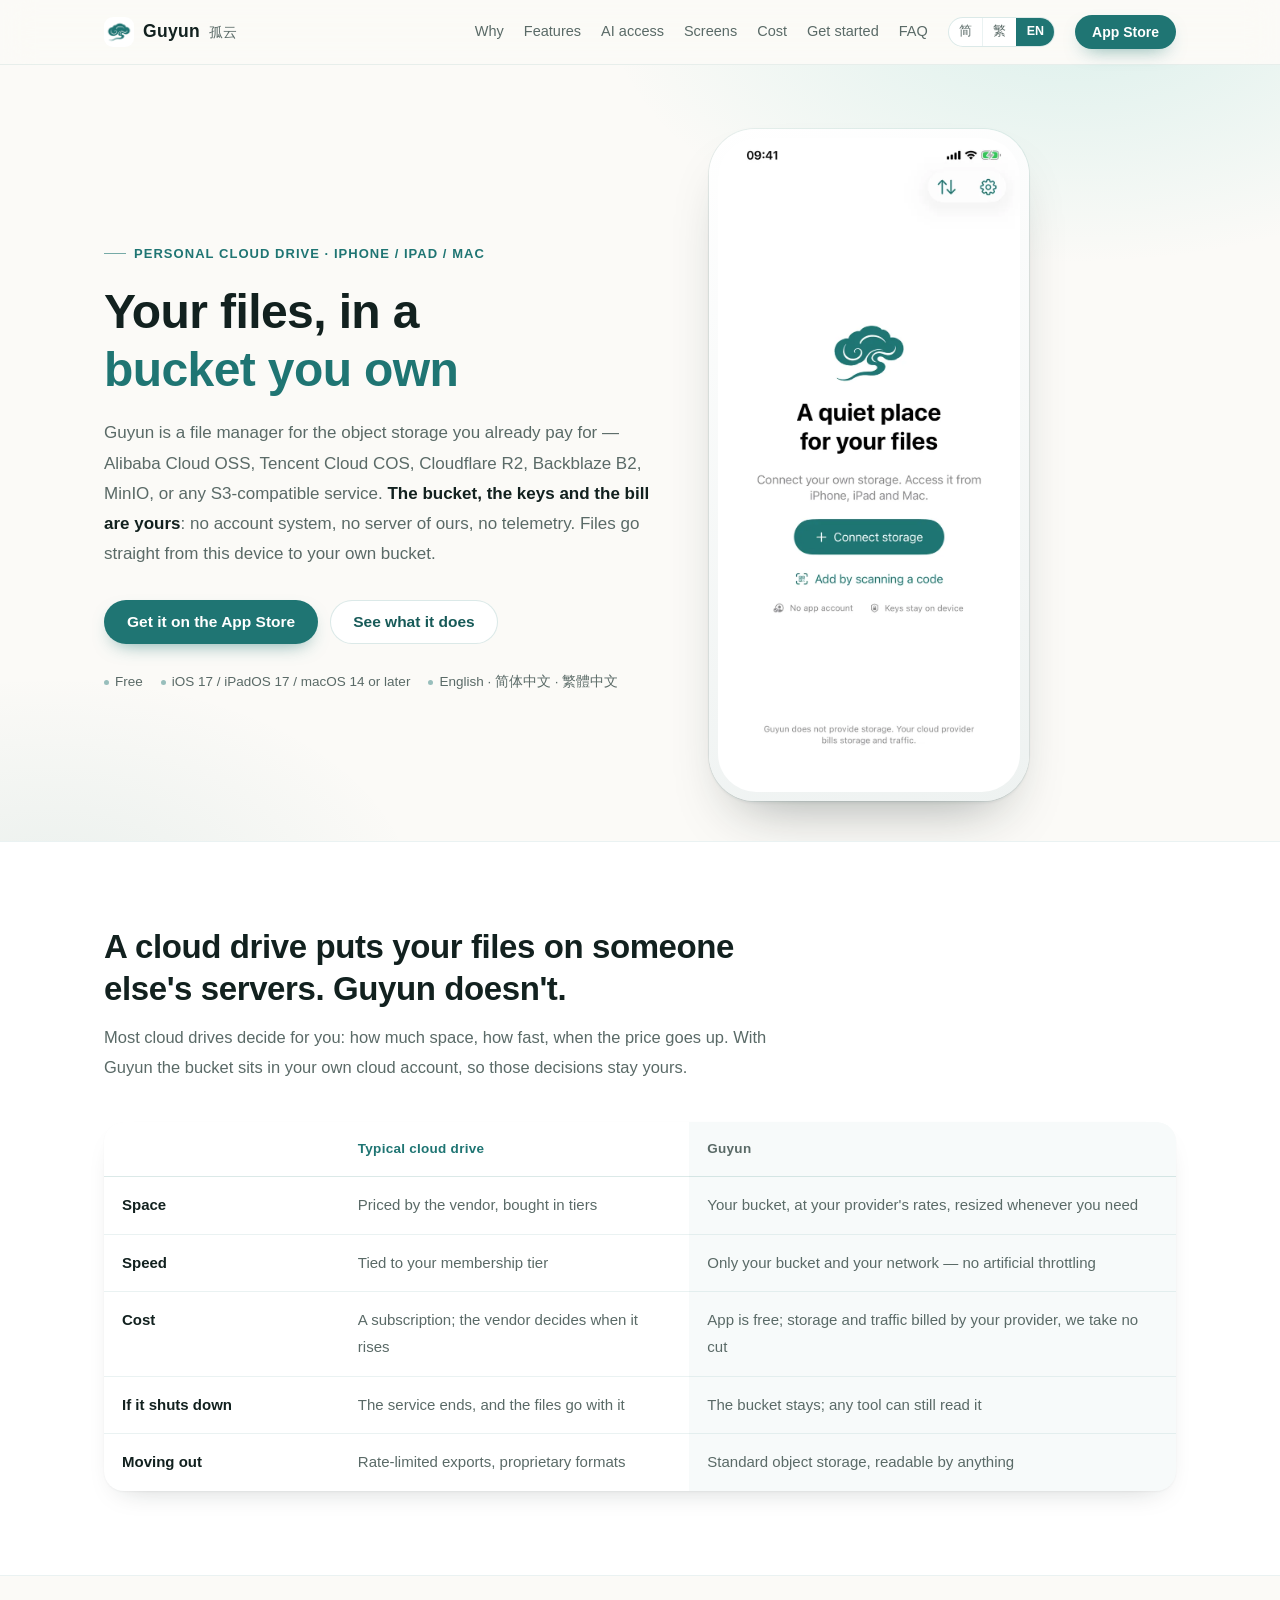
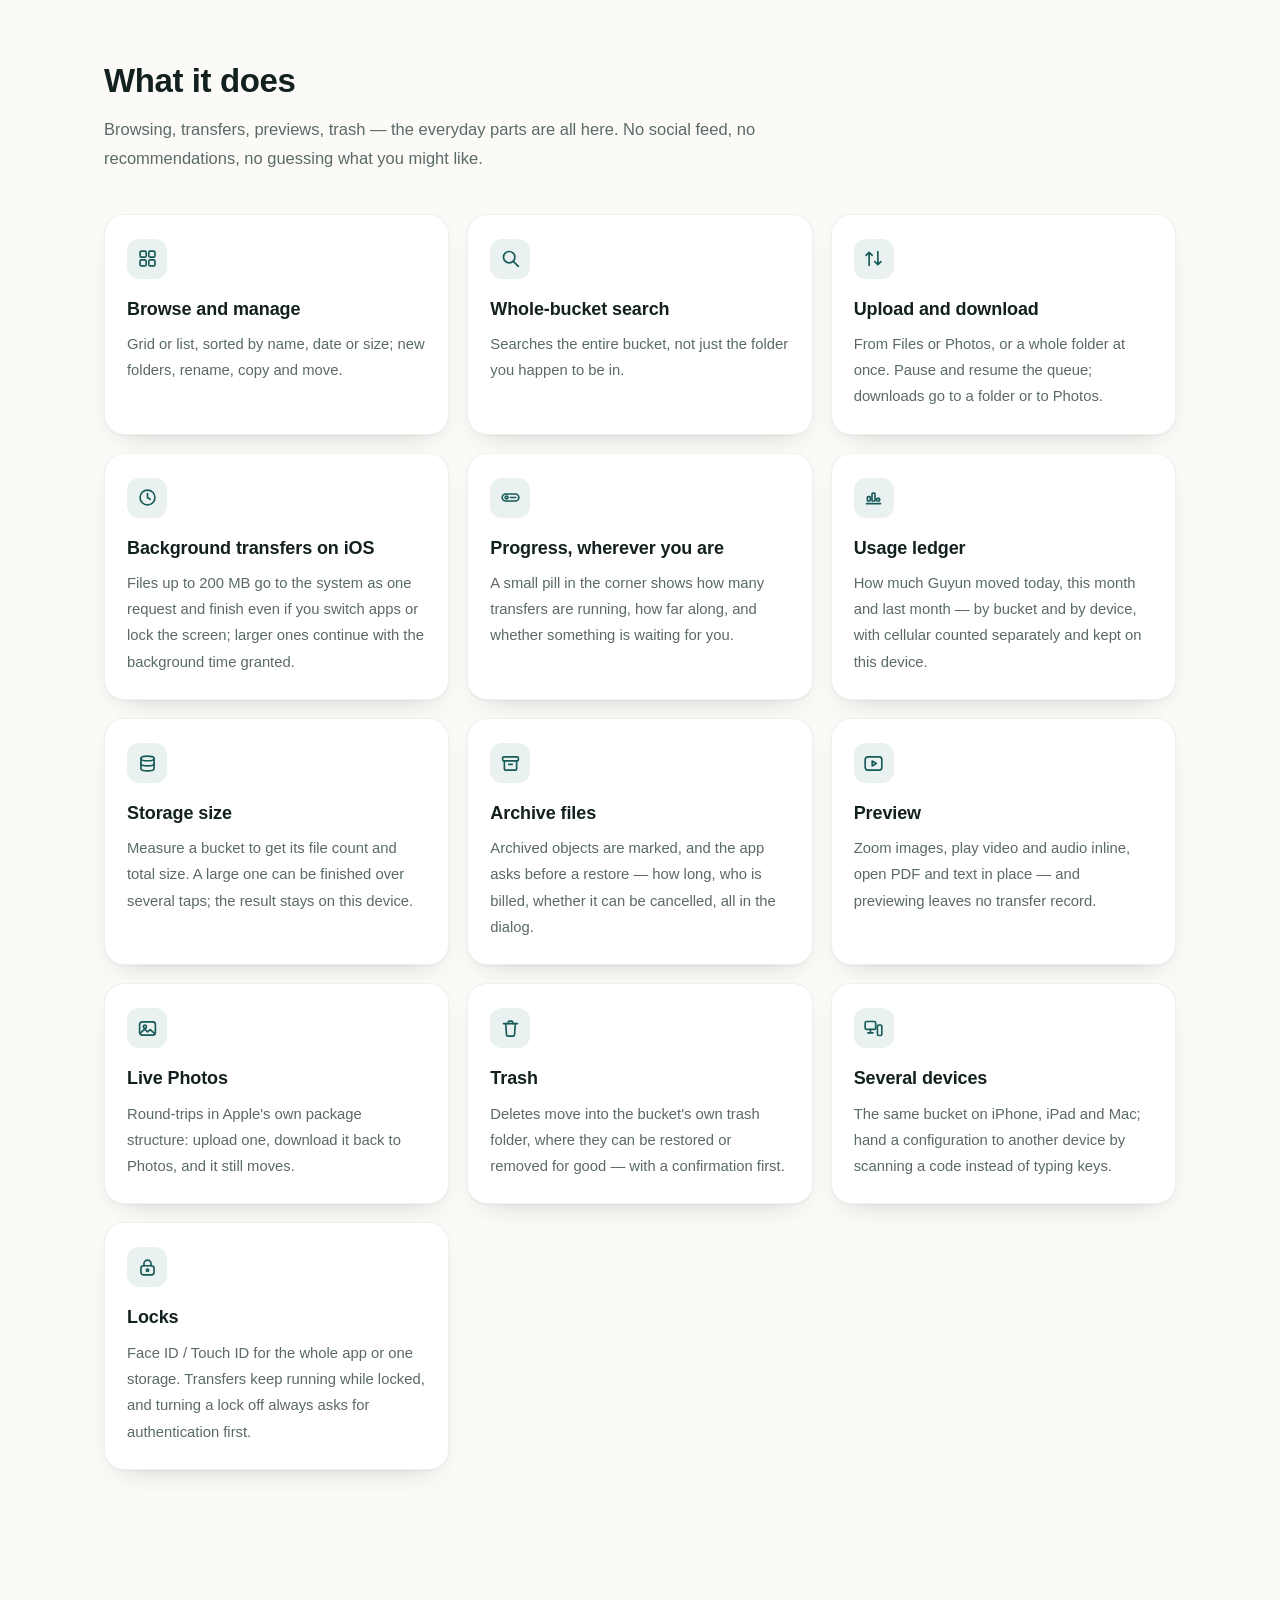
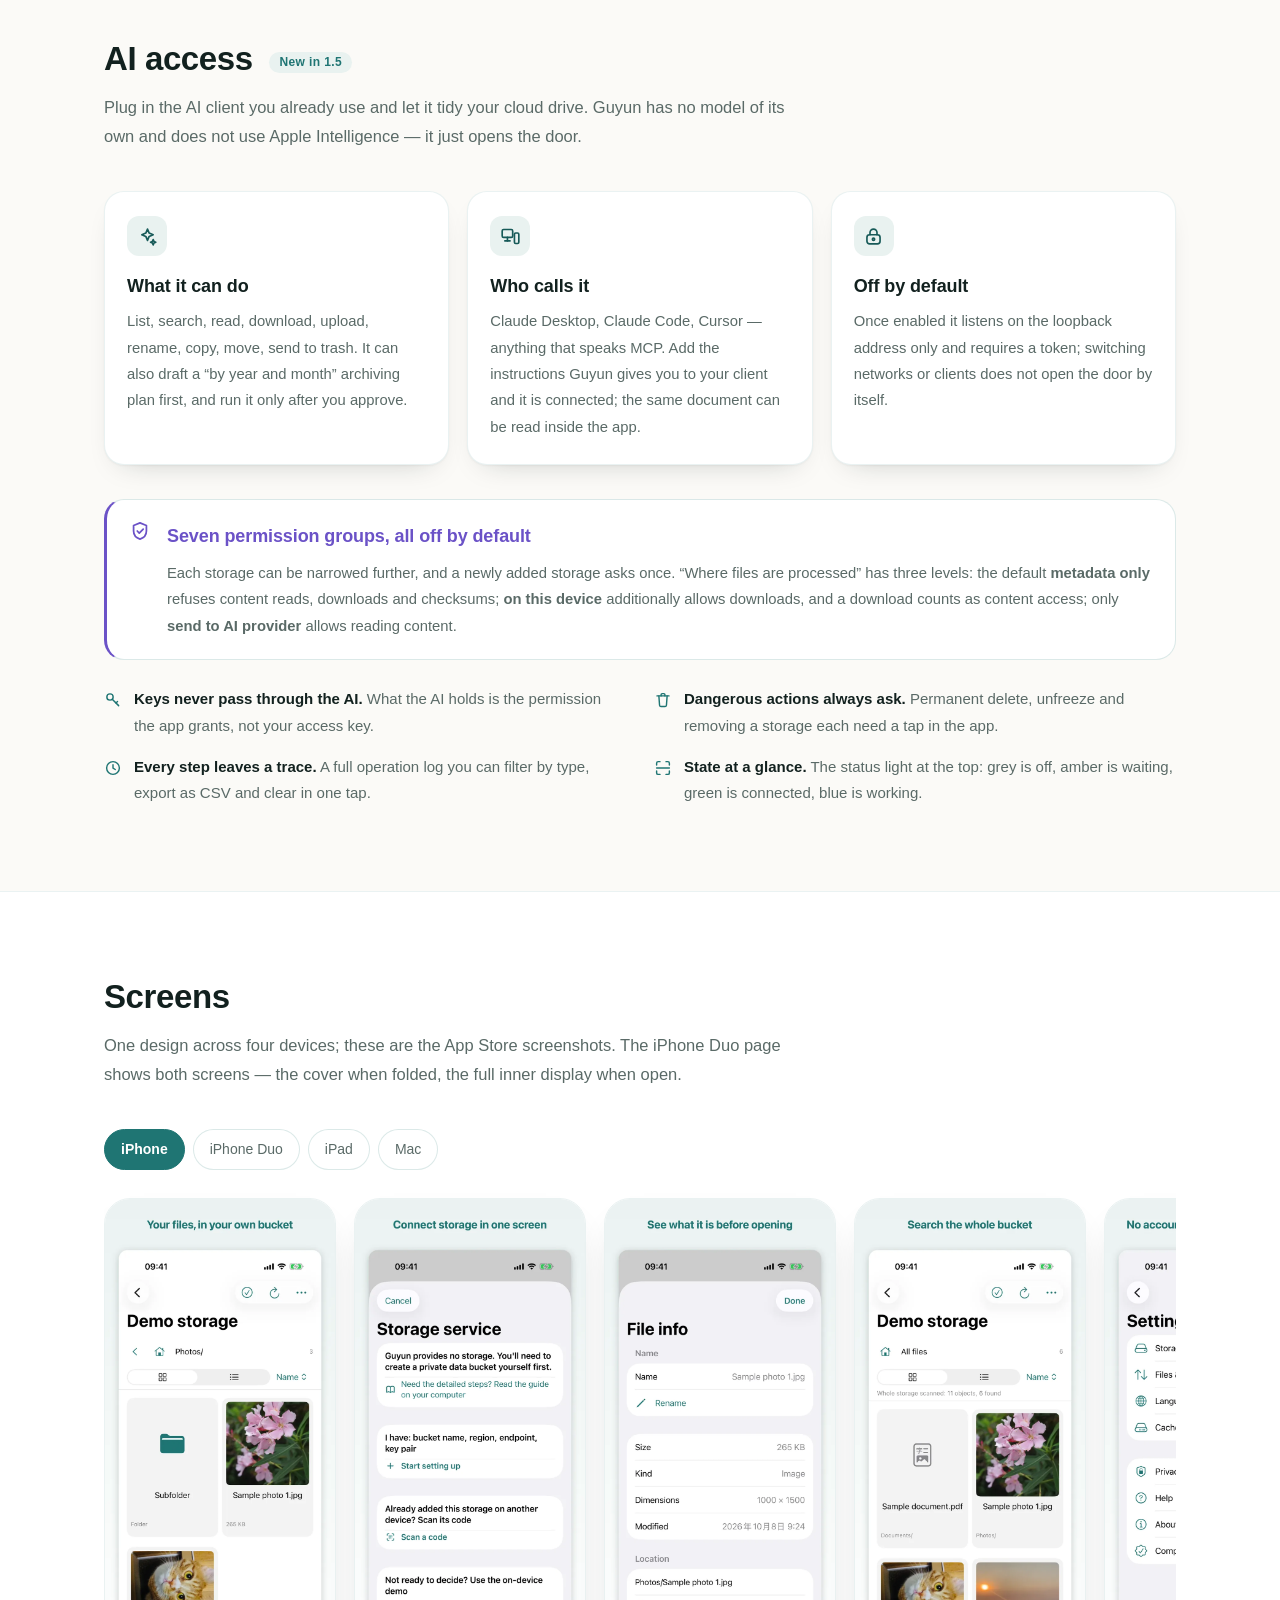
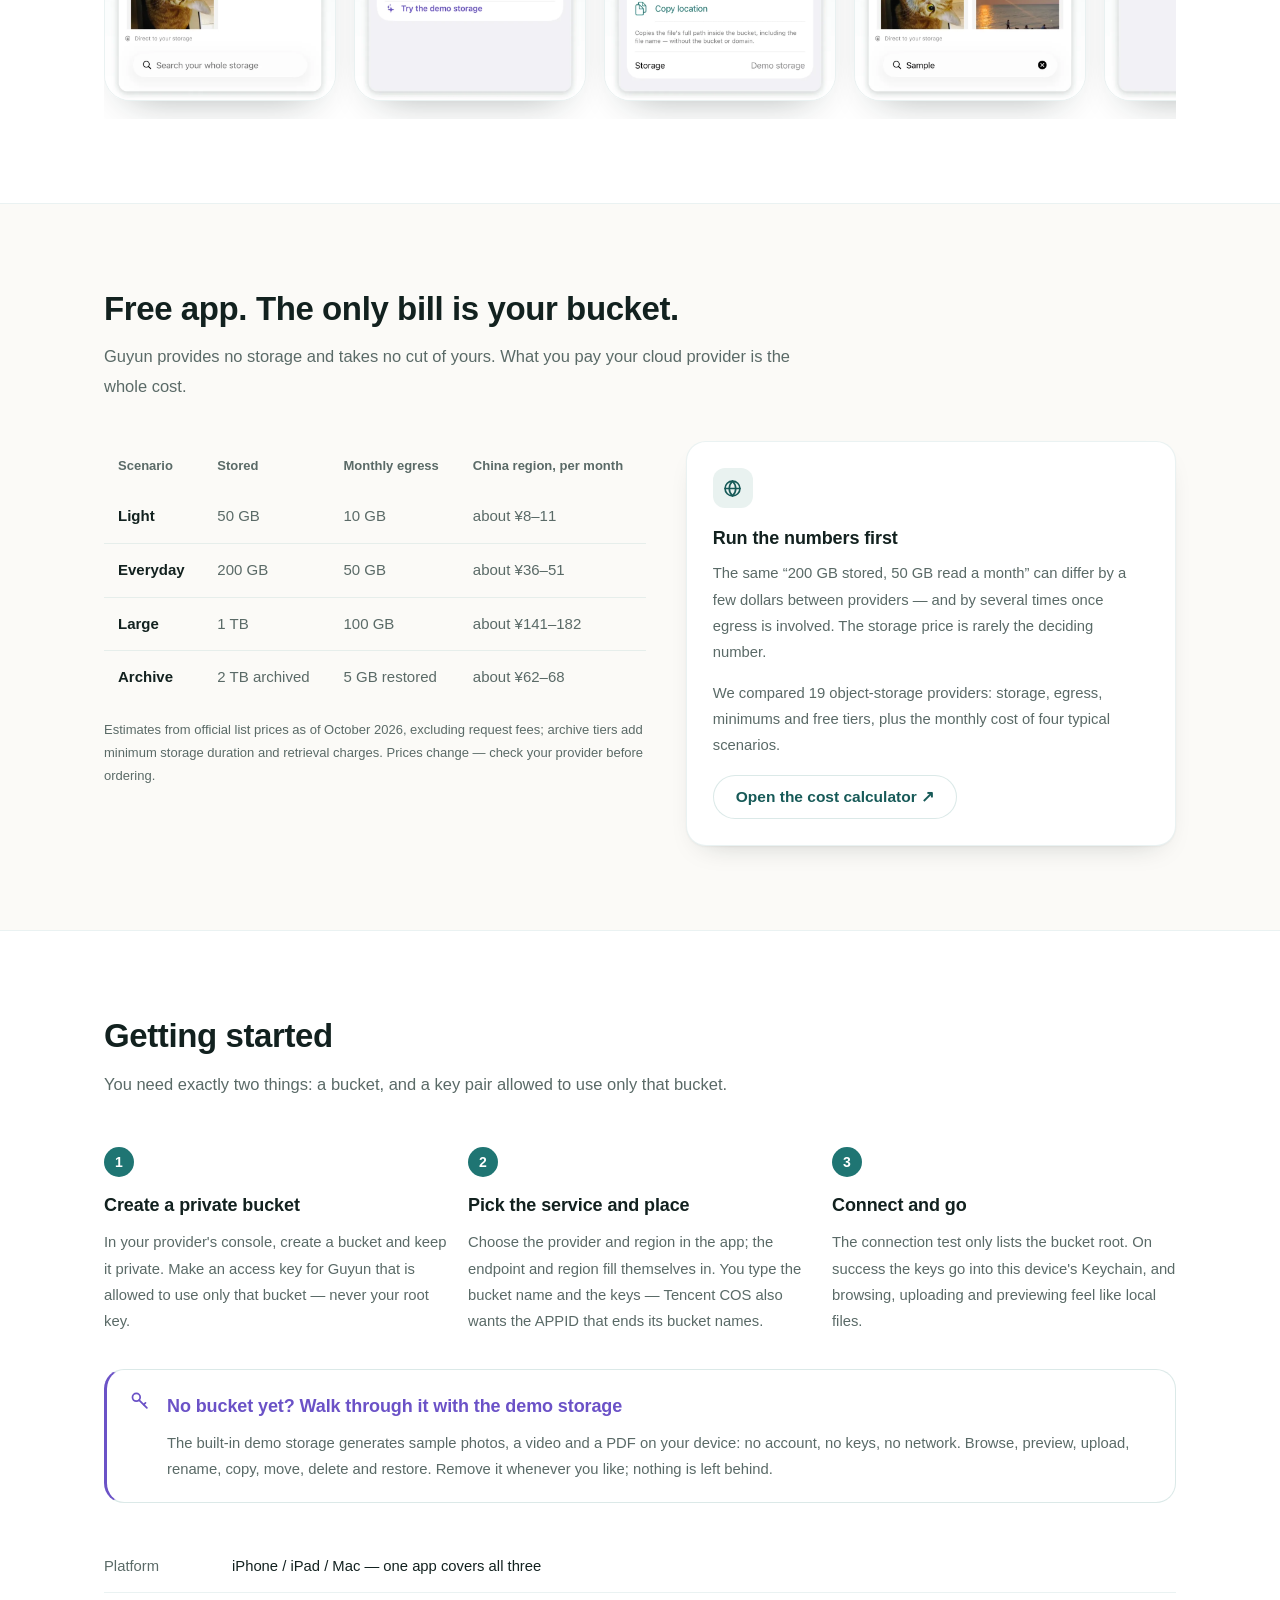
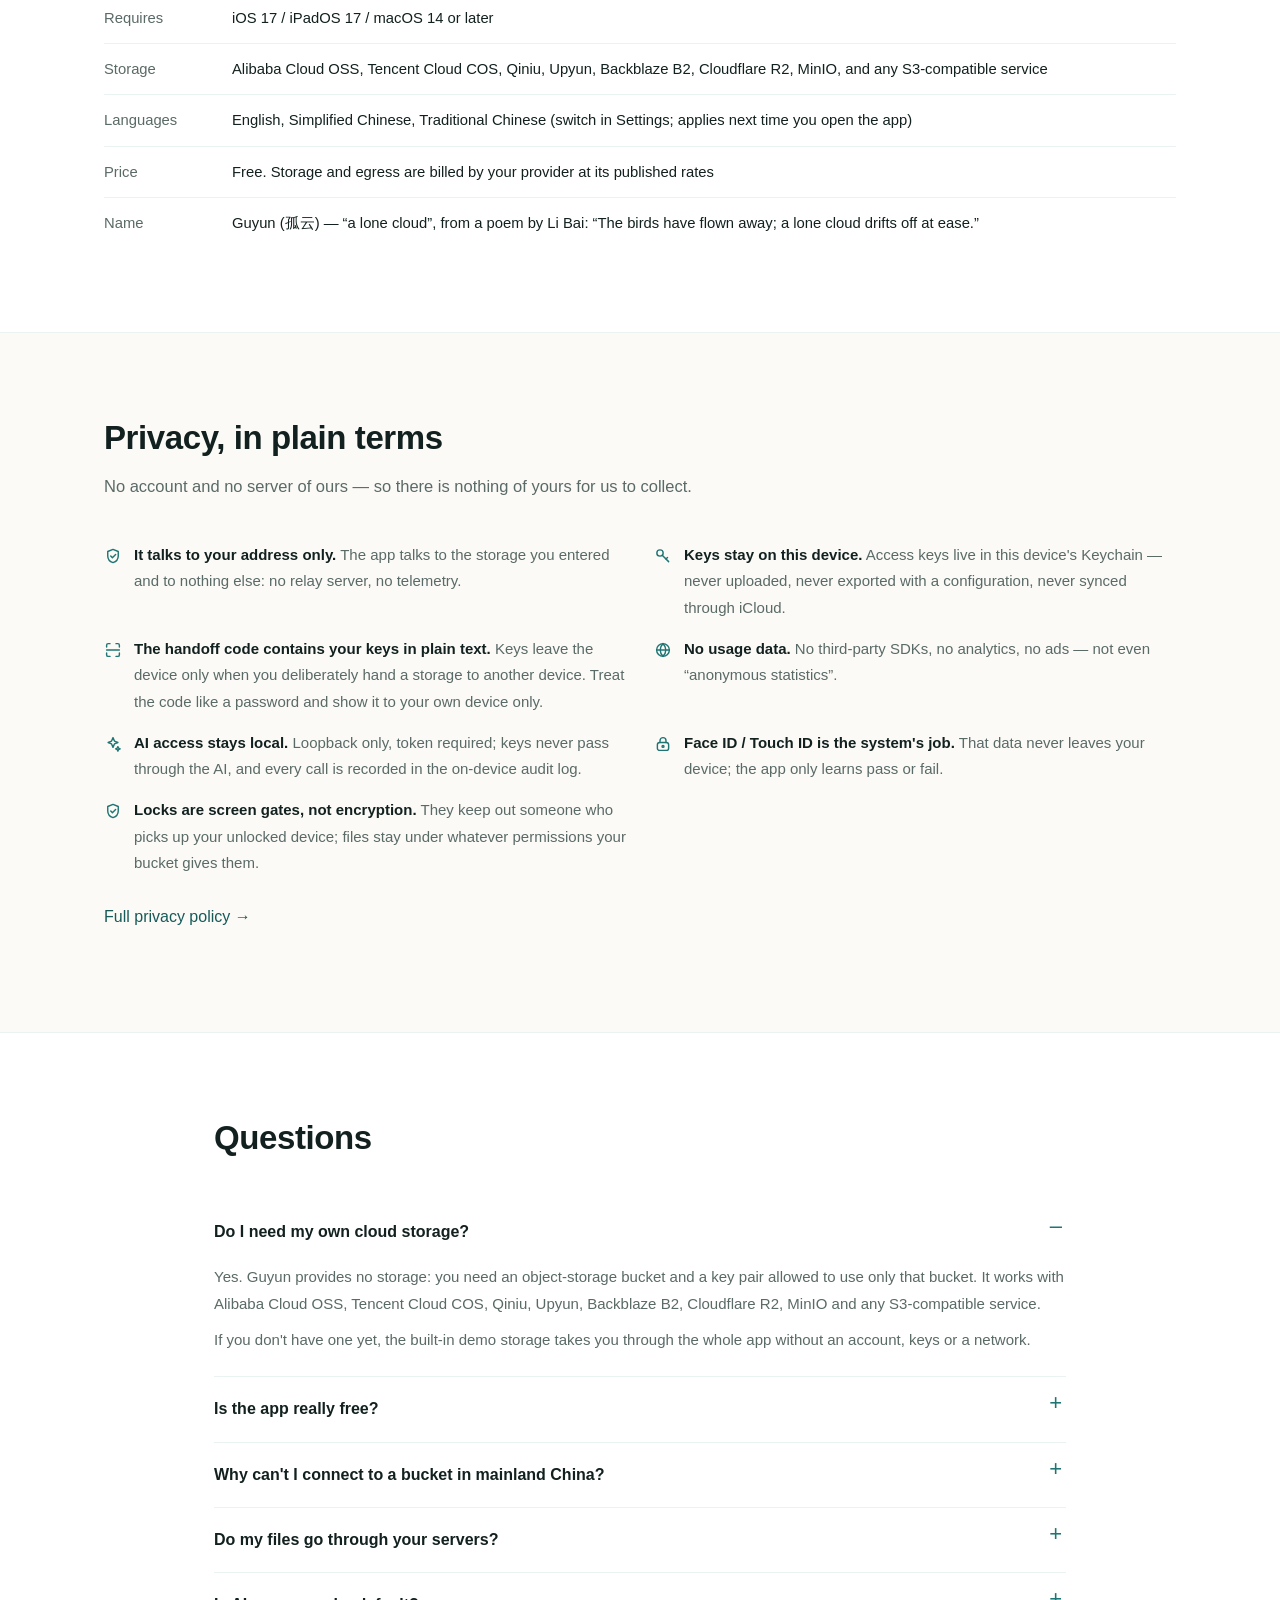
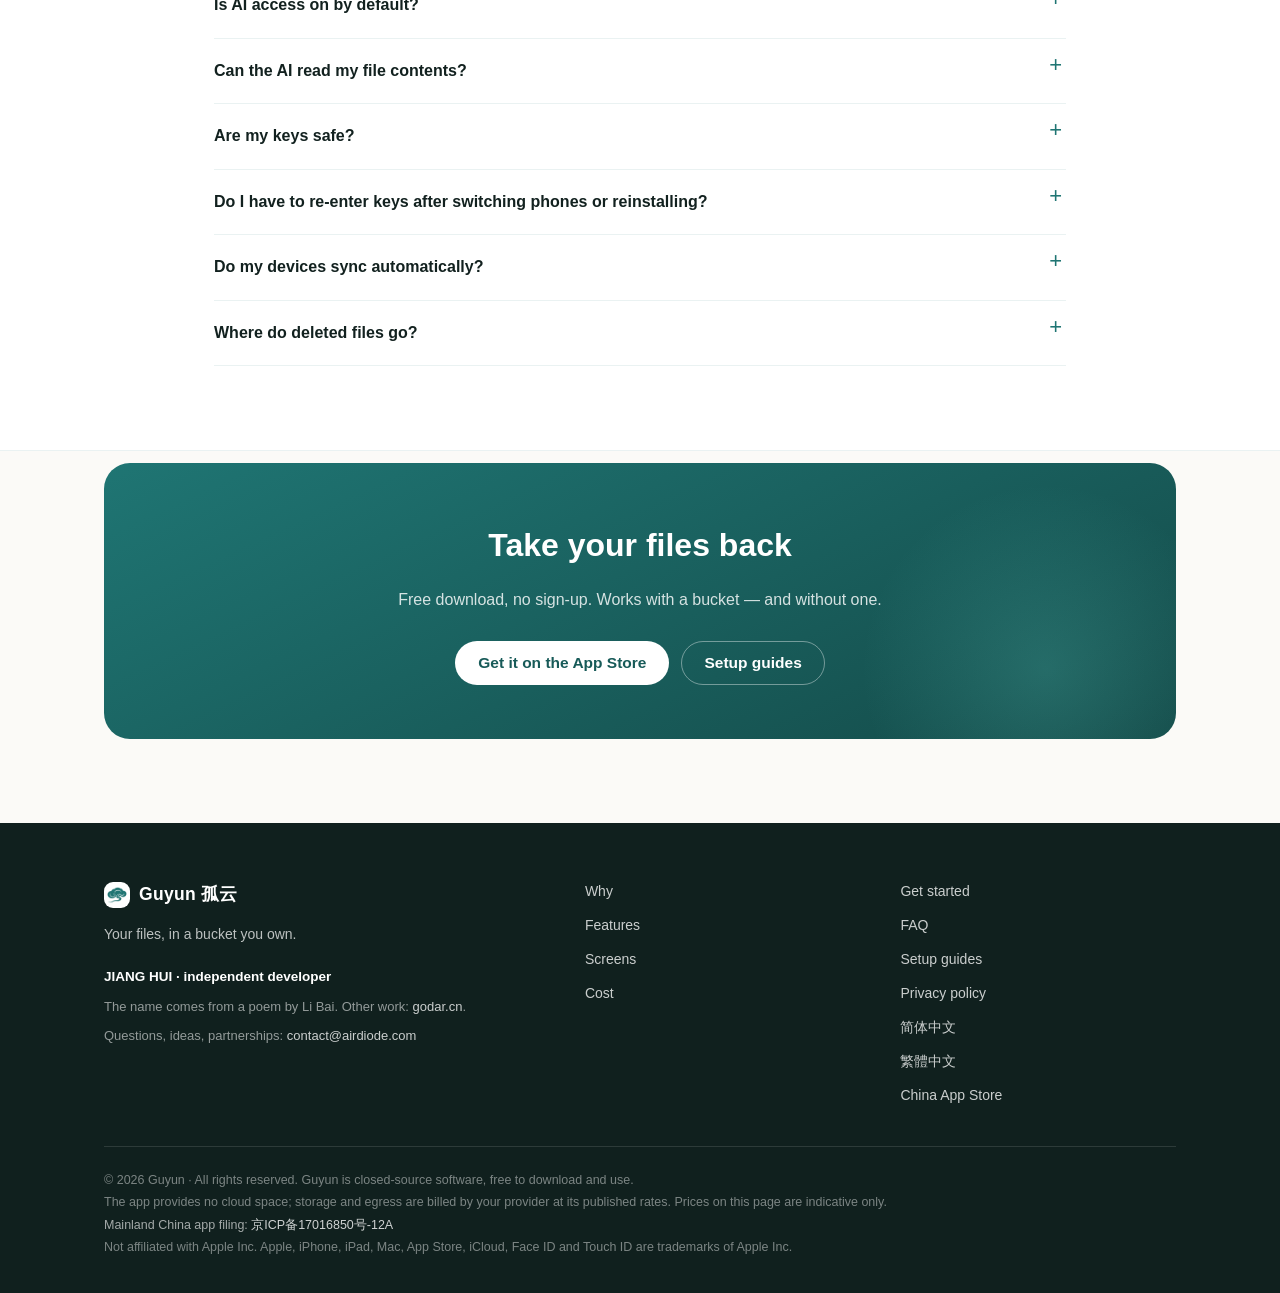
==== commit 3a3e07ca: "site: 同步 1.5.0 新功能（AI 接入、实况照片、预览增强） - 新增「AI 接入」区块：能做什么、谁在调用、默认关闭；七组权限与   「文件处理位置」三档的边界写清楚，外加密钥不经过 AI" ====
--- a/en/index.html
+++ b/en/index.html
@@ -38,6 +38,8 @@
   <symbol id="i-shield" viewBox="0 0 24 24" fill="none" stroke="currentColor" stroke-width="1.9" stroke-linecap="round" stroke-linejoin="round"><path d="M12 3.2 5 6v6c0 4.2 2.9 7.5 7 8.8 4.1-1.3 7-4.6 7-8.8V6z"/><path d="m9 12 2.2 2.2L15.5 10"/></symbol>
   <symbol id="i-key" viewBox="0 0 24 24" fill="none" stroke="currentColor" stroke-width="1.9" stroke-linecap="round"><circle cx="8" cy="8" r="4.2"/><path d="m11 11 8.5 8.5"/><path d="m16 16 2-2"/></symbol>
   <symbol id="i-globe" viewBox="0 0 24 24" fill="none" stroke="currentColor" stroke-width="1.9" stroke-linecap="round"><circle cx="12" cy="12" r="8.5"/><path d="M3.5 12h17"/><path d="M12 3.5c2.4 2.3 3.7 5.3 3.7 8.5s-1.3 6.2-3.7 8.5c-2.4-2.3-3.7-5.3-3.7-8.5S9.6 5.8 12 3.5z"/></symbol>
+  <symbol id="i-ai" viewBox="0 0 24 24" fill="none" stroke="currentColor" stroke-width="1.9" stroke-linecap="round" stroke-linejoin="round"><path d="M12 3.5l1.9 4.6 4.6 1.9-4.6 1.9L12 16.5l-1.9-4.6L5.5 10l4.6-1.9z"/><path d="M18.5 15.5l.9 2.1 2.1.9-2.1.9-.9 2.1-.9-2.1-2.1-.9 2.1-.9z"/></symbol>
+  <symbol id="i-photo" viewBox="0 0 24 24" fill="none" stroke="currentColor" stroke-width="1.9" stroke-linecap="round" stroke-linejoin="round"><rect x="3" y="4.5" width="18" height="15" rx="3"/><circle cx="9" cy="10" r="1.8"/><path d="M3.8 17.2l4.9-4.4 3.4 3 3-2.6 4.9 4.4"/></symbol>
 </svg>
 
 <a class="skip" href="#main">Skip to content</a>
@@ -51,6 +53,7 @@
     <nav>
       <a href="#why">Why</a>
       <a href="#features">Features</a>
+      <a href="#ai">AI access</a>
       <a href="#shots">Screens</a>
       <a href="#cost">Cost</a>
       <a href="#start">Get started</a>
@@ -168,7 +171,12 @@
       <div class="card">
         <span class="ico"><svg><use href="#i-play"/></svg></span>
         <h3>Preview</h3>
-        <p>Zoom images, play video while it is still loading, open PDF and text. Previewing leaves no transfer record.</p>
+        <p>Zoom images, play video and audio inline, open PDF and text in place — and previewing leaves no transfer record.</p>
+      </div>
+      <div class="card">
+        <span class="ico"><svg><use href="#i-photo"/></svg></span>
+        <h3>Live Photos</h3>
+        <p>Round-trips in Apple's own package structure: upload one, download it back to Photos, and it still moves.</p>
       </div>
       <div class="card">
         <span class="ico"><svg><use href="#i-trash"/></svg></span>
@@ -186,6 +194,48 @@
         <p>Face ID / Touch ID for the whole app or one storage. Transfers keep running while locked, and turning a lock off always asks for authentication first.</p>
       </div>
     </div>
+  </div>
+</section>
+
+<section id="ai" class="section">
+  <div class="wrap">
+    <div class="section-head">
+      <h2>AI access <span class="badge">New in 1.5</span></h2>
+      <p>Plug in the AI client you already use and let it tidy your cloud drive. Guyun has no model of its own and does not use Apple Intelligence — it just opens the door.</p>
+    </div>
+
+    <div class="cards">
+      <div class="card">
+        <span class="ico"><svg><use href="#i-ai"/></svg></span>
+        <h3>What it can do</h3>
+        <p>List, search, read, download, upload, rename, copy, move, send to trash. It can also draft a “by year and month” archiving plan first, and run it only after you approve.</p>
+      </div>
+      <div class="card">
+        <span class="ico"><svg><use href="#i-devices"/></svg></span>
+        <h3>Who calls it</h3>
+        <p>Claude Desktop, Claude Code, Cursor — anything that speaks MCP. Add the instructions Guyun gives you to your client and it is connected; the same document can be read inside the app.</p>
+      </div>
+      <div class="card">
+        <span class="ico"><svg><use href="#i-lock"/></svg></span>
+        <h3>Off by default</h3>
+        <p>Once enabled it listens on the loopback address only and requires a token; switching networks or clients does not open the door by itself.</p>
+      </div>
+    </div>
+
+    <div class="callout">
+      <span class="ico"><svg width="22" height="22"><use href="#i-shield"/></svg></span>
+      <div>
+        <h3>Seven permission groups, all off by default</h3>
+        <p>Each storage can be narrowed further, and a newly added storage asks once. “Where files are processed” has three levels: the default <b>metadata only</b> refuses content reads, downloads and checksums; <b>on this device</b> additionally allows downloads, and a download counts as content access; only <b>send to AI provider</b> allows reading content.</p>
+      </div>
+    </div>
+
+    <ul class="privacy-list" style="margin-top:26px">
+      <li><svg><use href="#i-key"/></svg><span><b>Keys never pass through the AI.</b> What the AI holds is the permission the app grants, not your access key.</span></li>
+      <li><svg><use href="#i-trash"/></svg><span><b>Dangerous actions always ask.</b> Permanent delete, unfreeze and removing a storage each need a tap in the app.</span></li>
+      <li><svg><use href="#i-clock"/></svg><span><b>Every step leaves a trace.</b> A full operation log you can filter by type, export as CSV and clear in one tap.</span></li>
+      <li><svg><use href="#i-scan"/></svg><span><b>State at a glance.</b> The status light at the top: grey is off, amber is waiting, green is connected, blue is working.</span></li>
+    </ul>
   </div>
 </section>
 
@@ -336,6 +386,7 @@
       <li><svg><use href="#i-key"/></svg><span><b>Keys stay on this device.</b> Access keys live in this device's Keychain — never uploaded, never exported with a configuration, never synced through iCloud.</span></li>
       <li><svg><use href="#i-scan"/></svg><span><b>The handoff code contains your keys in plain text.</b> Keys leave the device only when you deliberately hand a storage to another device. Treat the code like a password and show it to your own device only.</span></li>
       <li><svg><use href="#i-globe"/></svg><span><b>No usage data.</b> No third-party SDKs, no analytics, no ads — not even “anonymous statistics”.</span></li>
+      <li><svg><use href="#i-ai"/></svg><span><b>AI access stays local.</b> Loopback only, token required; keys never pass through the AI, and every call is recorded in the on-device audit log.</span></li>
       <li><svg><use href="#i-lock"/></svg><span><b>Face ID / Touch ID is the system's job.</b> That data never leaves your device; the app only learns pass or fail.</span></li>
       <li><svg><use href="#i-shield"/></svg><span><b>Locks are screen gates, not encryption.</b> They keep out someone who picks up your unlocked device; files stay under whatever permissions your bucket gives them.</span></li>
     </ul>
@@ -376,6 +427,22 @@
       <summary>Do my files go through your servers?</summary>
       <div class="body">
         <p>No. There is no account system and no server of ours: the app talks to the storage address you enter, and files travel straight from this device to your bucket.</p>
+      </div>
+    </details>
+
+    <details>
+      <summary>Is AI access on by default?</summary>
+      <div class="body">
+        <p>No — it is off by default. Once you turn it on, the app listens on the loopback address only and requires a token; all seven permission groups start off, each storage can be narrowed further, and a newly added storage asks once.</p>
+        <p>It never goes looking for an AI: you add the instructions Guyun gives you to a client such as Claude Desktop, Claude Code or Cursor, and that is what connects.</p>
+      </div>
+    </details>
+
+    <details>
+      <summary>Can the AI read my file contents?</summary>
+      <div class="body">
+        <p>It depends on “Where files are processed”. The default — metadata only — refuses content reads, downloads and checksums; the AI sees names and directory structure at most.</p>
+        <p>“On this device” additionally allows downloads, and a download counts as content access; only “send to AI provider” lets file contents leave this device. The access key never passes through the AI at any level.</p>
       </div>
     </details>
 
--- a/styles.css
+++ b/styles.css
@@ -287,6 +287,16 @@
 
 .note {
   font-size: 13px; color: var(--muted); margin-top: 14px;
+}
+
+/* ---------- badge ---------- */
+
+.badge {
+  display: inline-block; vertical-align: 0.35em;
+  margin-left: 8px; padding: 3px 10px;
+  font-size: 12px; font-weight: 600; letter-spacing: .4px;
+  color: var(--teal); background: var(--teal-soft);
+  border-radius: 999px; white-space: nowrap;
 }
 
 /* ---------- steps ---------- */
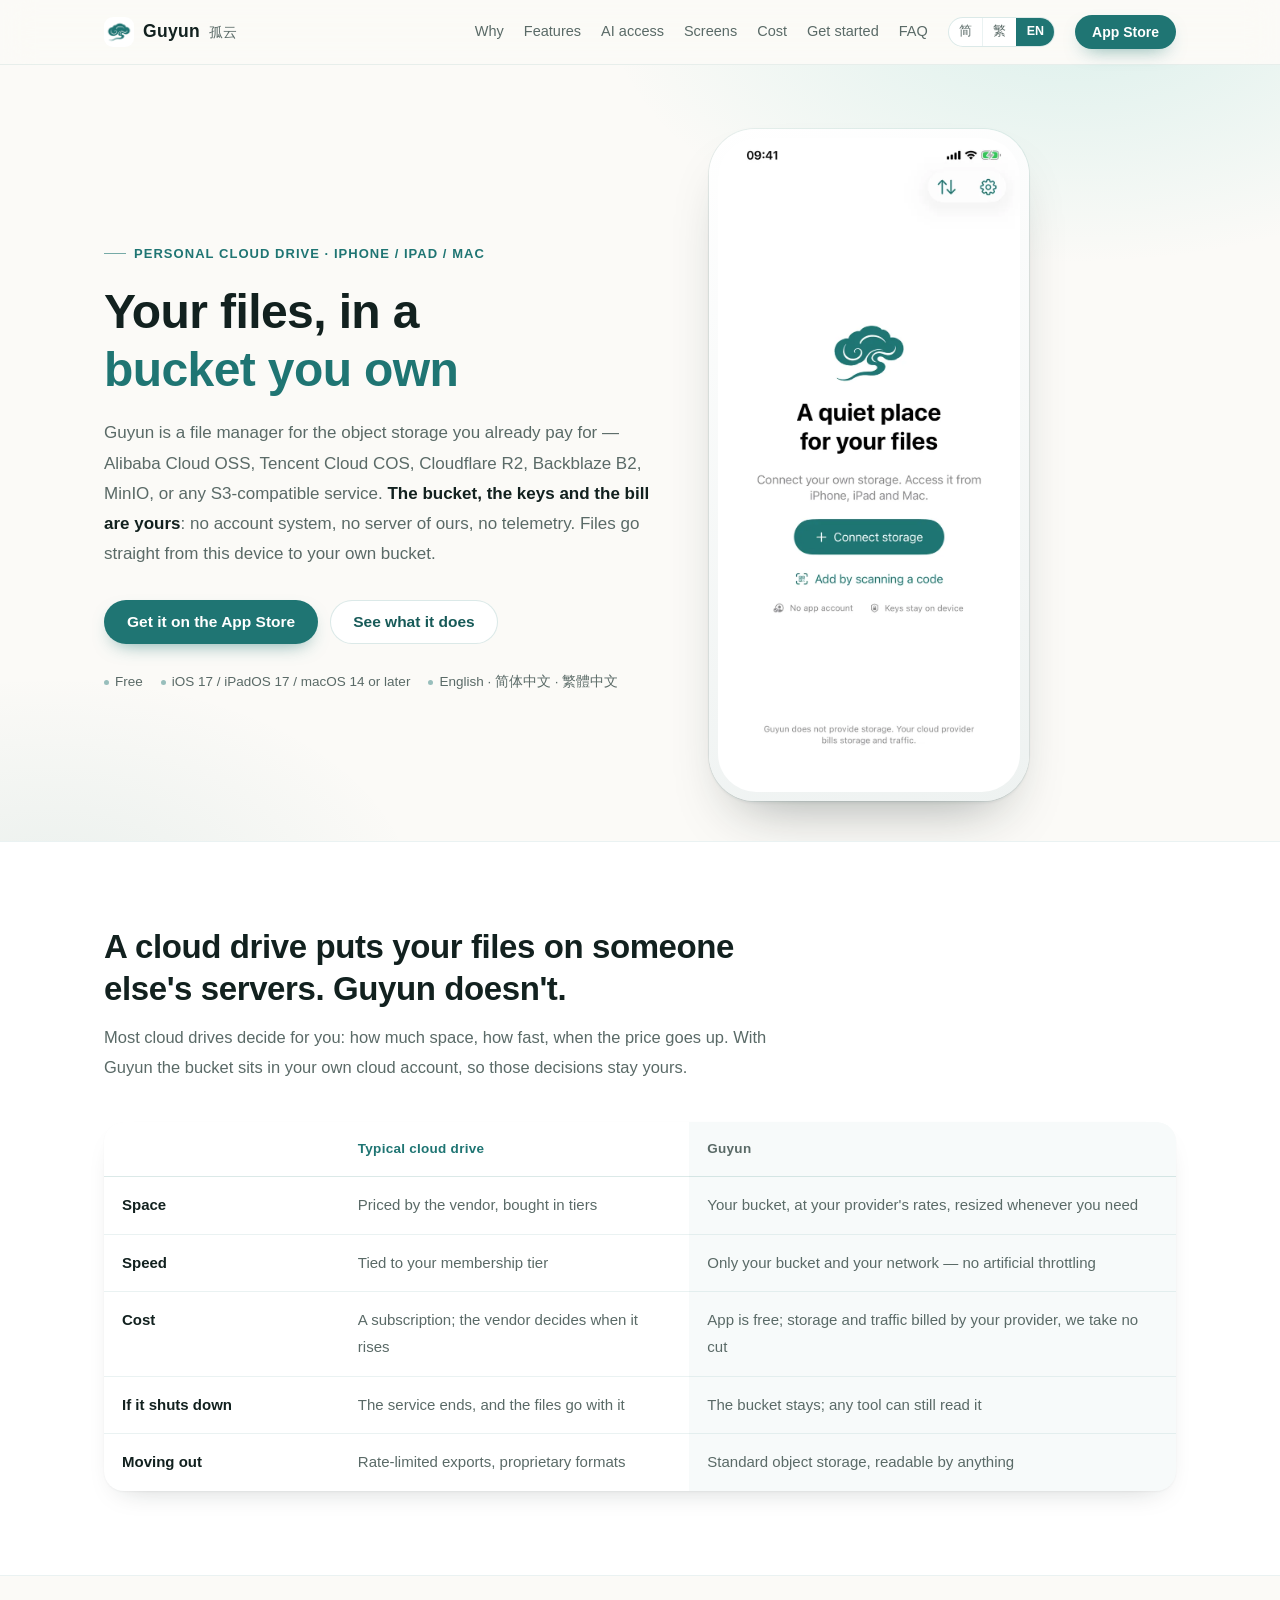
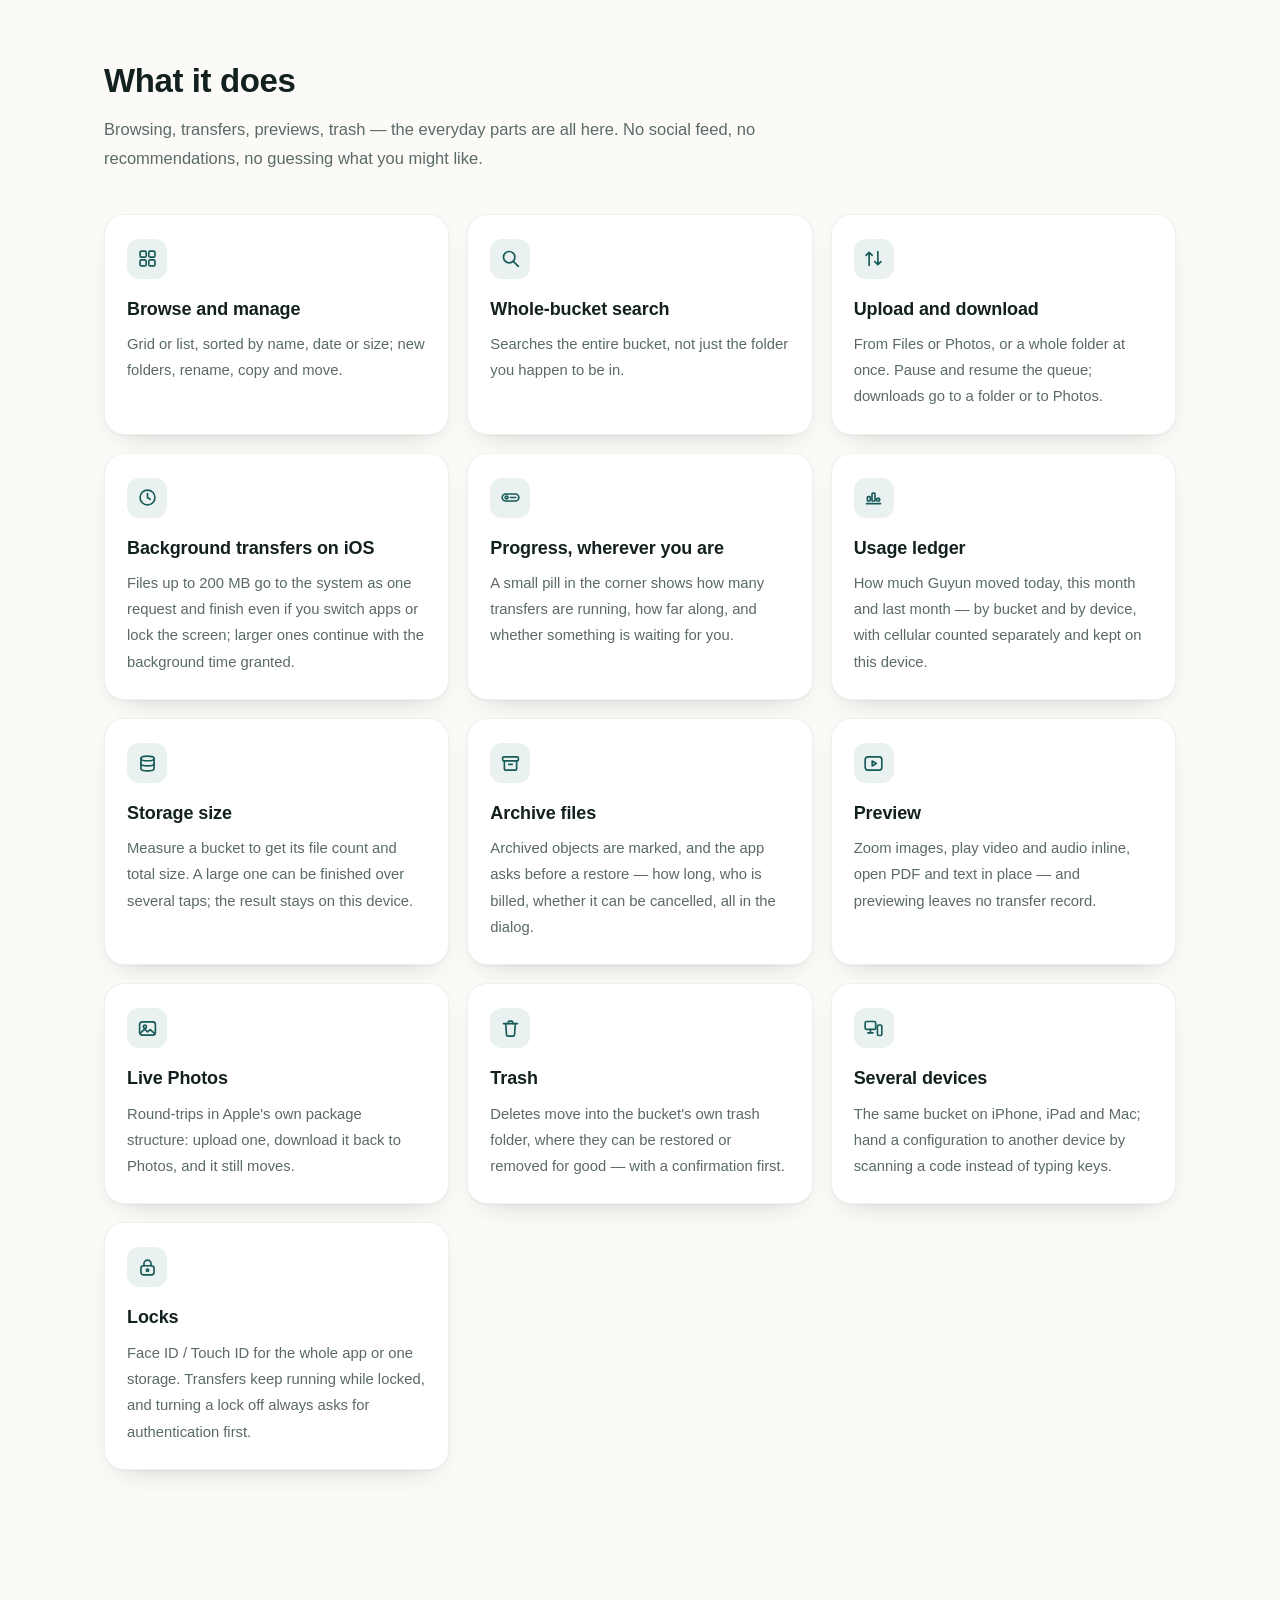
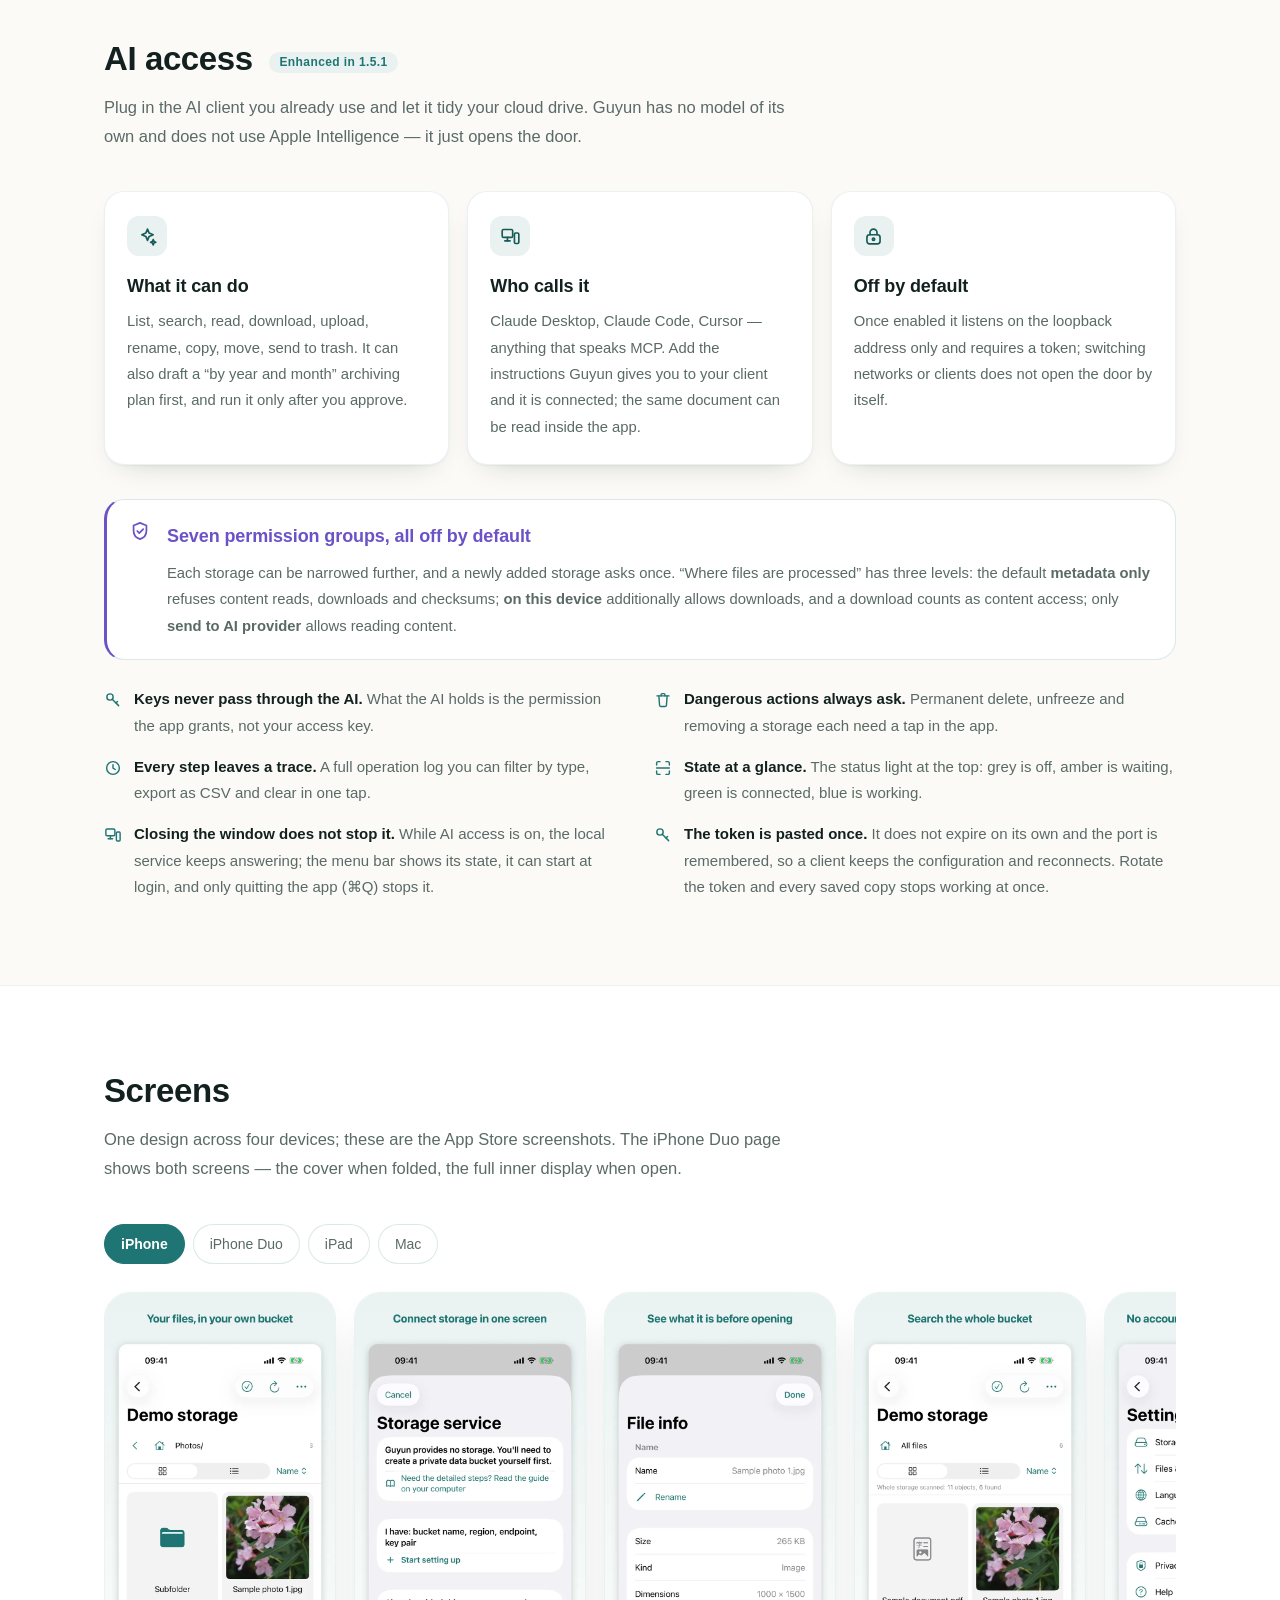
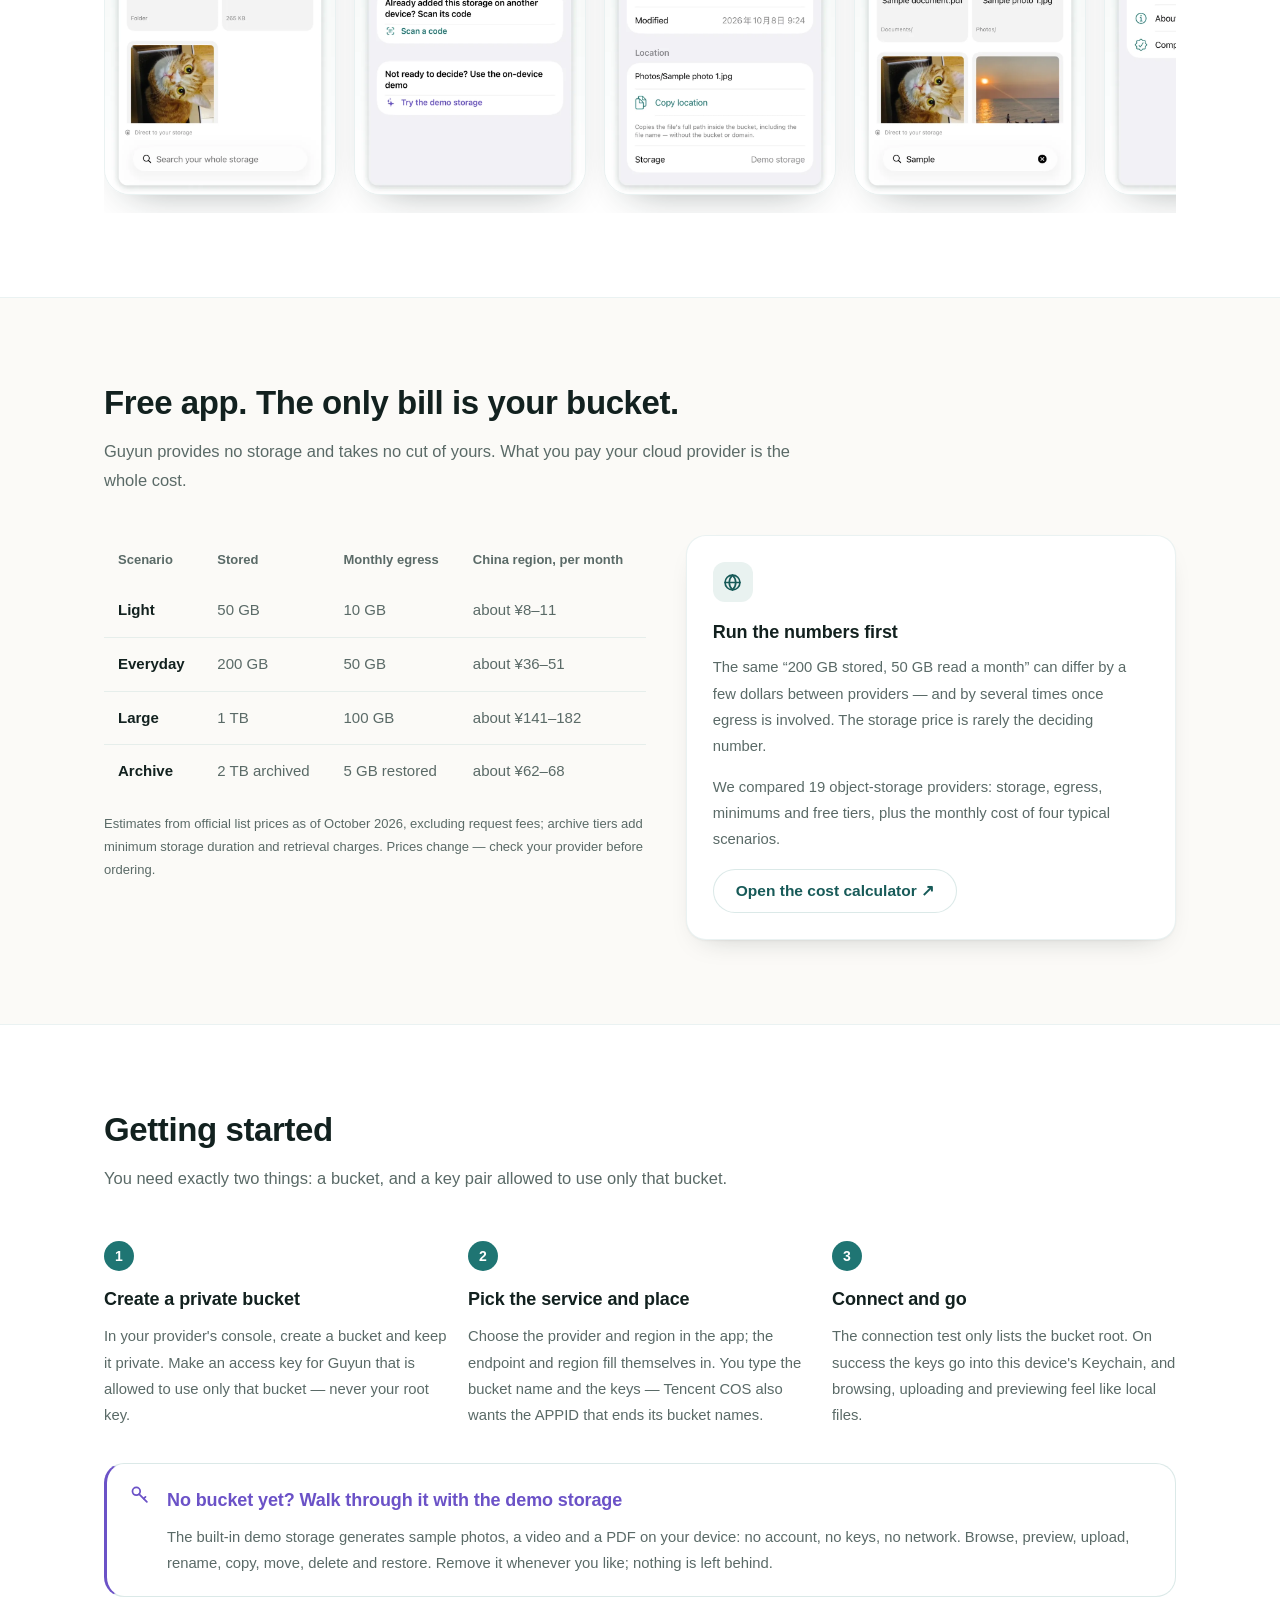
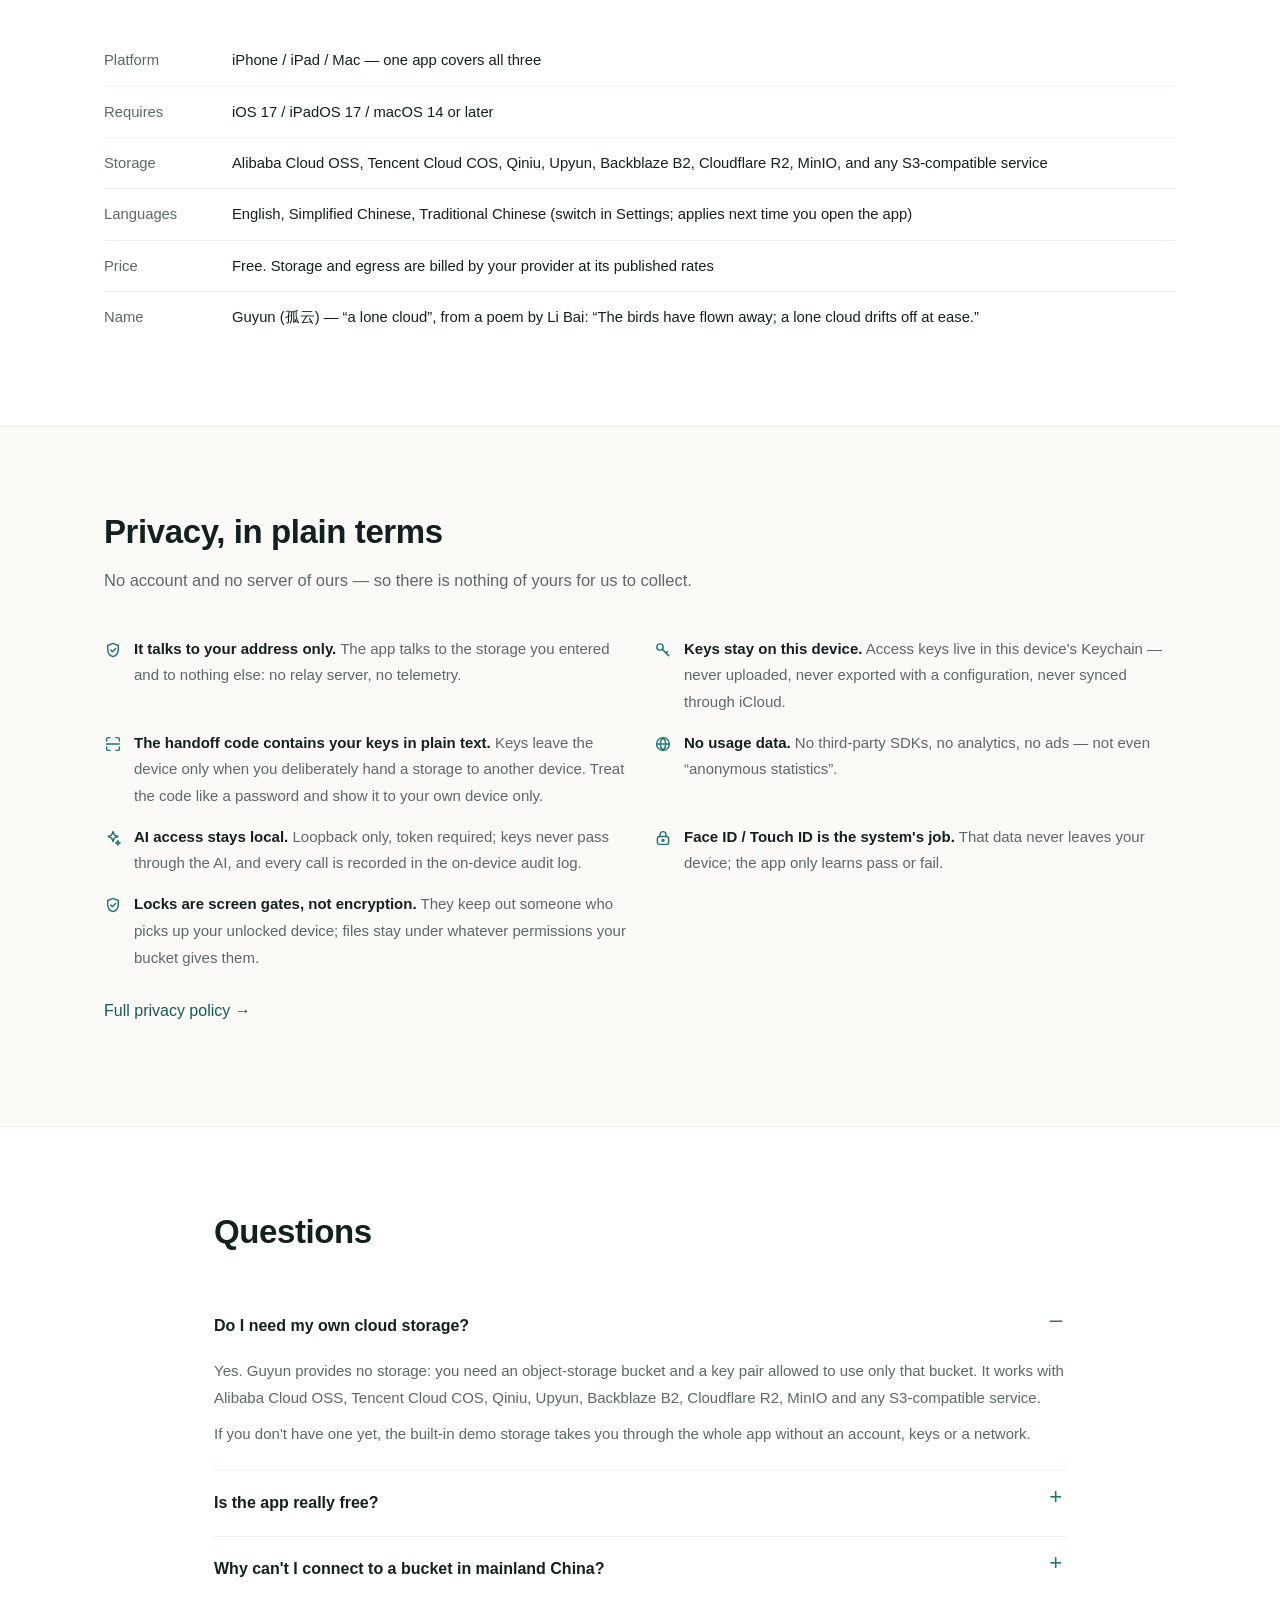
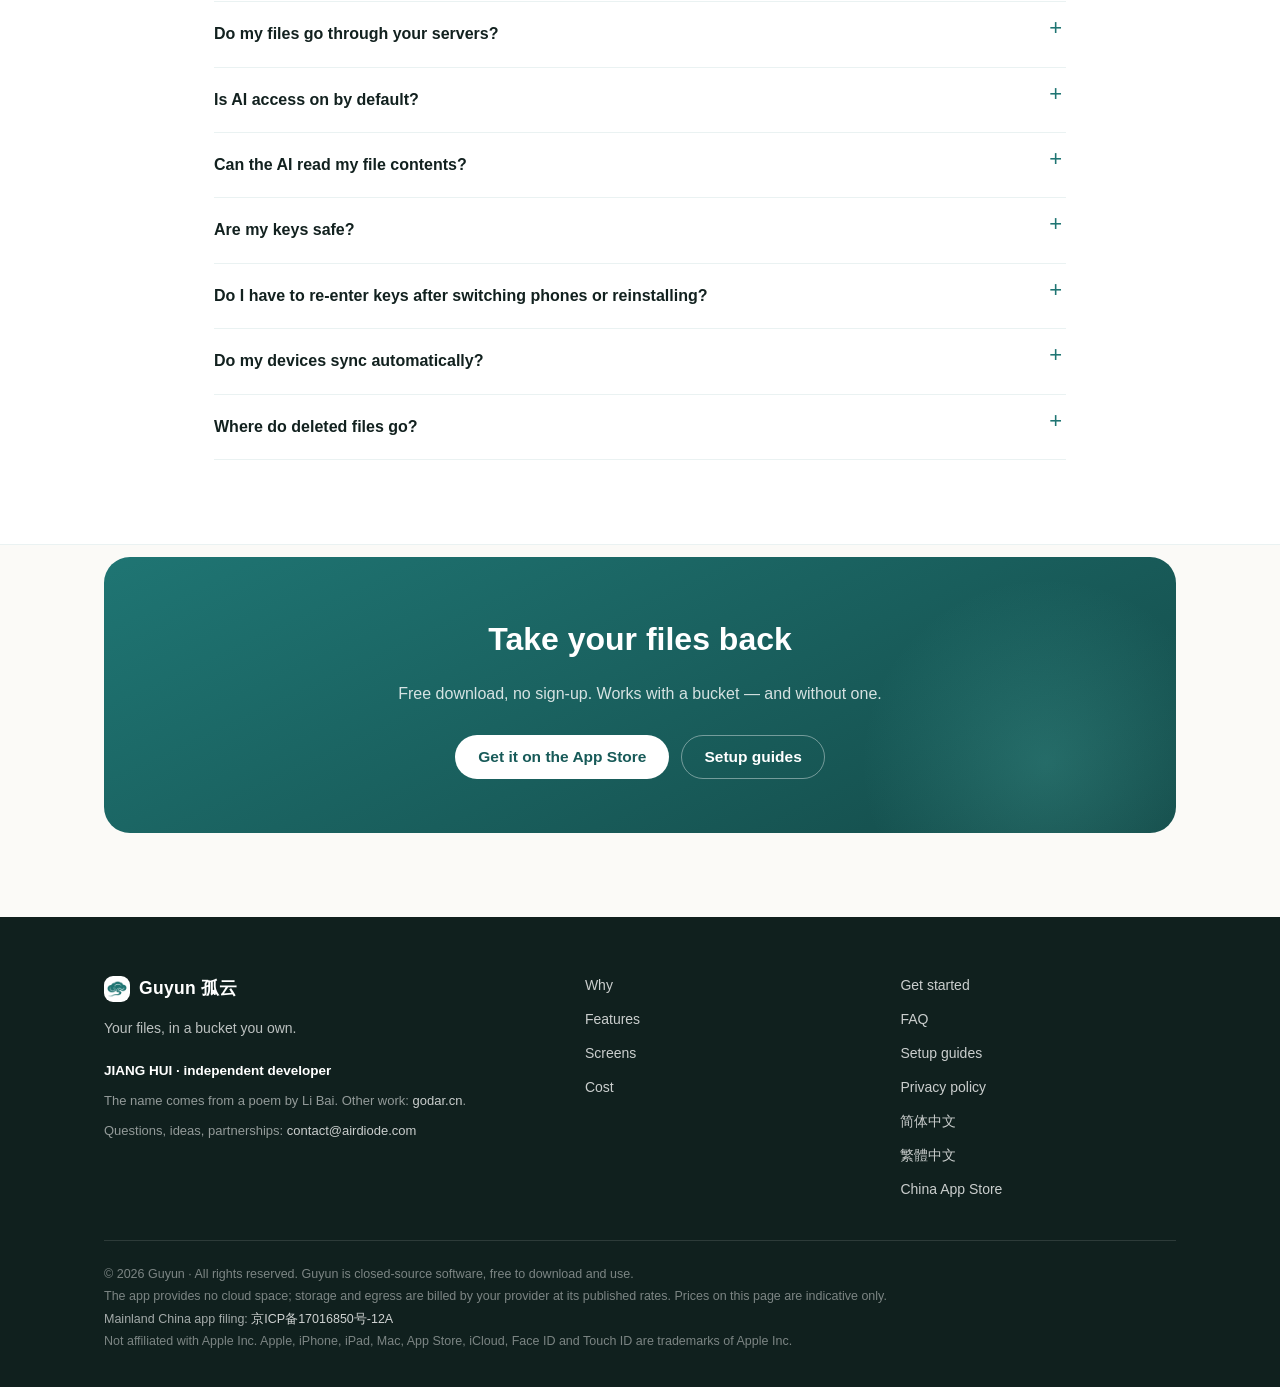
==== commit f97be710: "site: 把 1.5.1 的两件事补进「AI 接入」一节（三语） 1.5 那一节是 2026-11-15 加的（3a3e07c），1.5.1 之后多了两件用户能感知的事， 原作里没有：  - **关" ====
--- a/en/index.html
+++ b/en/index.html
@@ -200,7 +200,7 @@
 <section id="ai" class="section">
   <div class="wrap">
     <div class="section-head">
-      <h2>AI access <span class="badge">New in 1.5</span></h2>
+      <h2>AI access <span class="badge">Enhanced in 1.5.1</span></h2>
       <p>Plug in the AI client you already use and let it tidy your cloud drive. Guyun has no model of its own and does not use Apple Intelligence — it just opens the door.</p>
     </div>
 
@@ -235,6 +235,8 @@
       <li><svg><use href="#i-trash"/></svg><span><b>Dangerous actions always ask.</b> Permanent delete, unfreeze and removing a storage each need a tap in the app.</span></li>
       <li><svg><use href="#i-clock"/></svg><span><b>Every step leaves a trace.</b> A full operation log you can filter by type, export as CSV and clear in one tap.</span></li>
       <li><svg><use href="#i-scan"/></svg><span><b>State at a glance.</b> The status light at the top: grey is off, amber is waiting, green is connected, blue is working.</span></li>
+      <li><svg><use href="#i-devices"/></svg><span><b>Closing the window does not stop it.</b> While AI access is on, the local service keeps answering; the menu bar shows its state, it can start at login, and only quitting the app (⌘Q) stops it.</span></li>
+      <li><svg><use href="#i-key"/></svg><span><b>The token is pasted once.</b> It does not expire on its own and the port is remembered, so a client keeps the configuration and reconnects. Rotate the token and every saved copy stops working at once.</span></li>
     </ul>
   </div>
 </section>
